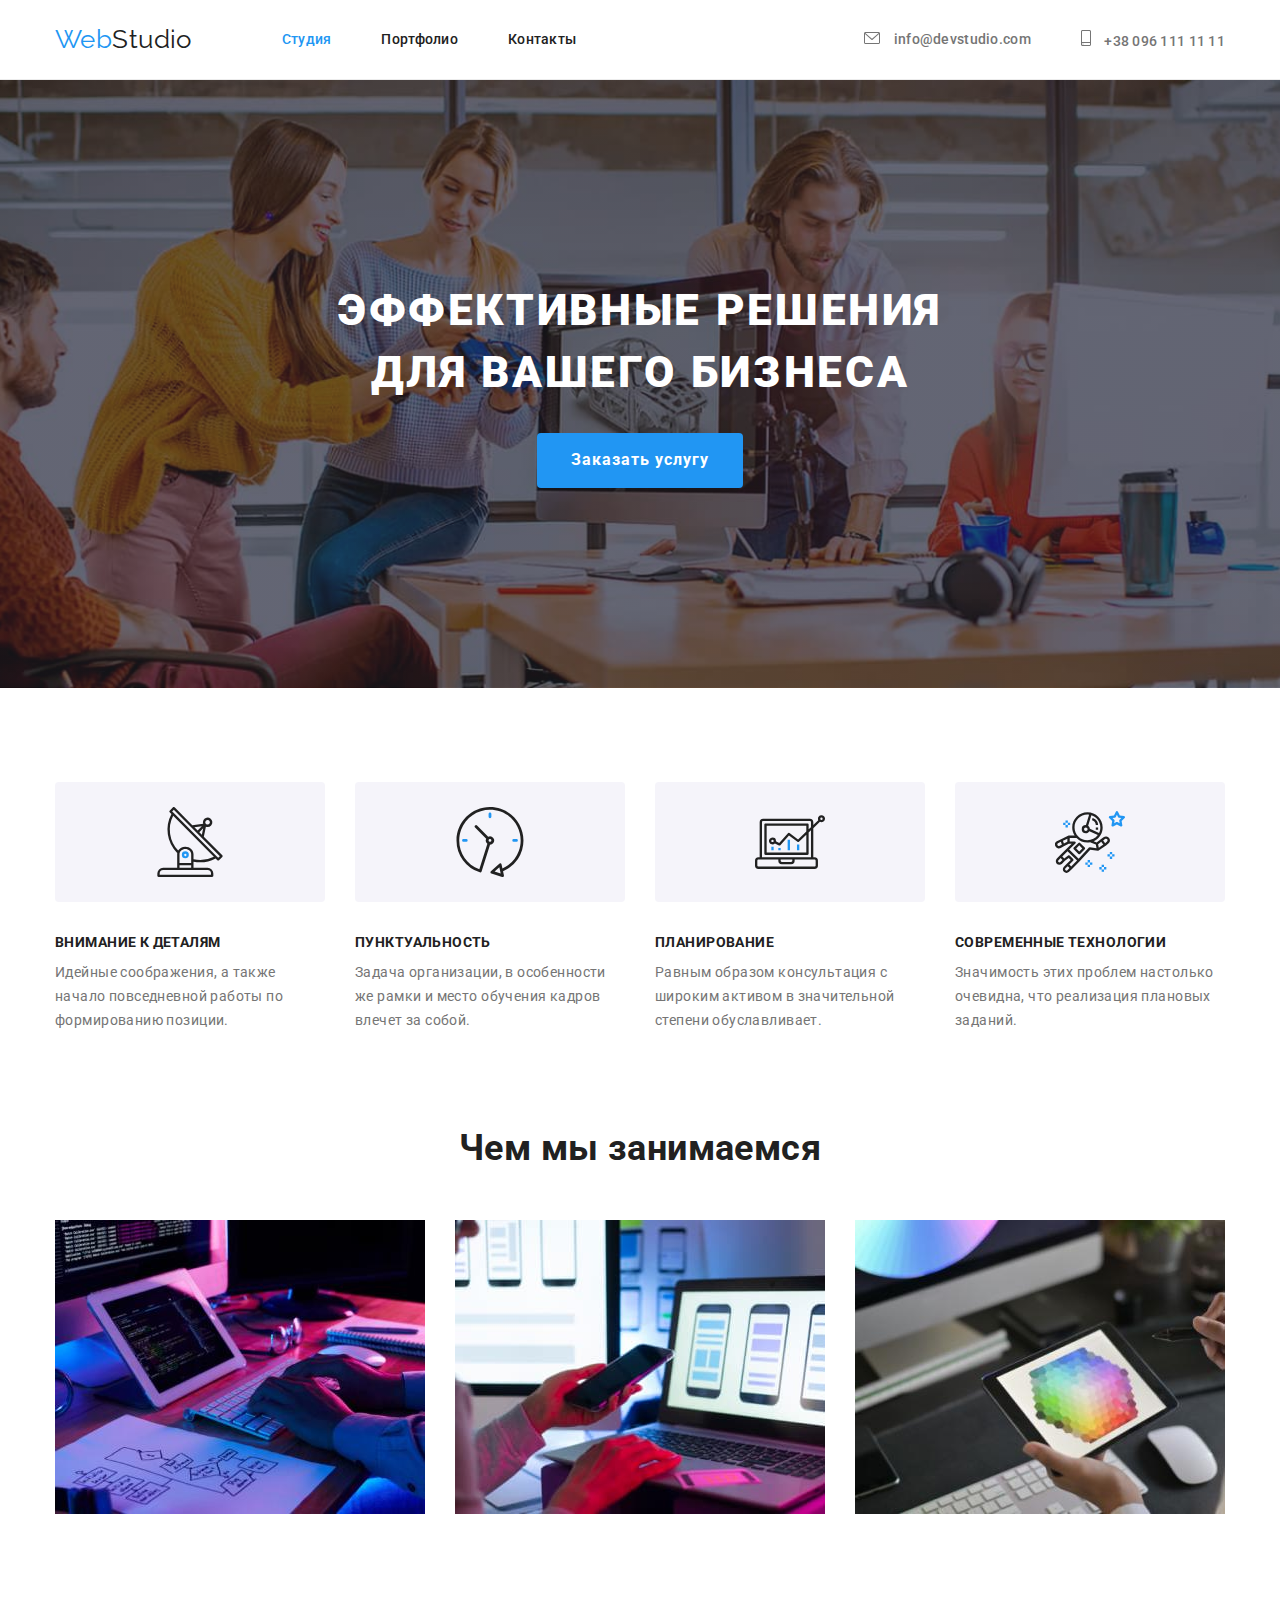
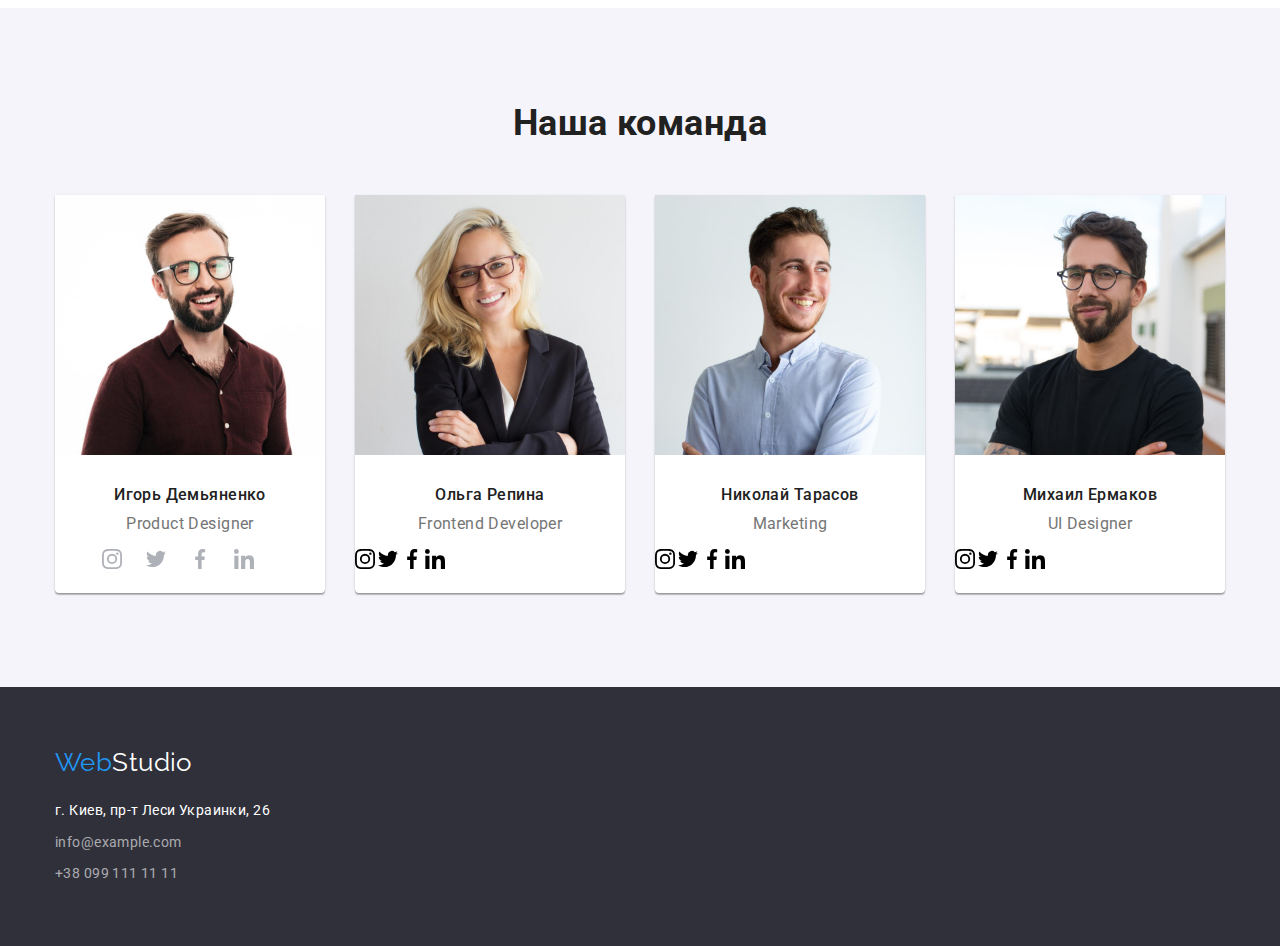
==== index.html @ 9ccea3f6 "Update index.html" ====
<!DOCTYPE html>
<html lang="ru">
  <head>
    <meta charset="UTF-8" />
    <meta http-equiv="X-UA-Compatible" content="IE=edge" />
    <meta name="viewport" content="width=device-width, initial-scale=1.0" />
    <title>Студия</title>
    <link rel="preconnect" href="https://fonts.googleapis.com" />
    <link rel="preconnect" href="https://fonts.gstatic.com" crossorigin />
    <link
      href="https://fonts.googleapis.com/css2?family=Raleway:wght@700&family=Roboto:wght@400;500;700;900&display=swap"
      rel="stylesheet"
    />
    <link
      rel="stylesheet"
      href="https://cdnjs.cloudflare.com/ajax/libs/modern-normalize/1.1.0/modern-normalize.min.css"
    />
    <link rel="stylesheet" href="./css/styles.css" />
  </head>

  <body>
    <!-- Header -->
    <header class="page-header">
      <div class="container main-container">
        <a href="./index.html" class="logo">
          <span class="accent">Web</span>Studio</a
        >

        <nav class="header-navigation">
          <ul class="site-nav list">
            <li class="header-item">
              <a href="./index.html" class="site-nav-link current">Студия</a>
            </li>
            <li class="header-item">
              <a href="./portfolio.html" class="site-nav-link">Портфолио</a>
            </li>
            <li class="header-item">
              <a href="" class="site-nav-link">Контакты</a>
            </li>
          </ul>
        </nav>

        <ul class="conection list">
          <li class="conection-item icon-envelope">
            <a href="mailto:info@devstudio.com" class="conection-link"
              >info@devstudio.com</a
            >
          </li>
          <li class="conection-item icon-tel">
            <a href="tel:+380961111111" class="conection-link"
              >+38 096 111 11 11</a
            >
          </li>
        </ul>
      </div>
    </header>

    <main>
      <!-- Hero -->
      <section class="hero">
        <div class="container">
          <h1 class="hero-title">Эффективные решения для вашего бизнеса</h1>
          <button type="button" class="hero-button">Заказать услугу</button>
        </div>
      </section>

      <!-- Peculiarities -->
      <section class="section section-peculirities">
        <h2 class="section-title visually-hidden">Особености</h2>
        <div class="container">
          <ul class="peculirities list">
            <li class="peculirities-item icon-antena">
              <h3 class="peculirities-title">Внимание к деталям</h3>
              <p class="peculirities-text">
                Идейные соображения, а также начало повседневной работы по
                формированию позиции.
              </p>
            </li>
            <li class="peculirities-item icon-clock">
              <h3 class="peculirities-title">Пунктуальность</h3>
              <p class="peculirities-text">
                Задача организации, в особенности же рамки и место обучения
                кадров влечет за собой.
              </p>
            </li>
            <li class="peculirities-item icon-diagram">
              <h3 class="peculirities-title">Планирование</h3>
              <p class="peculirities-text">
                Равным образом консультация с широким активом в значительной
                степени обуславливает.
              </p>
            </li>
            <li class="peculirities-item icon-astronaut">
              <h3 class="peculirities-title">Современные технологии</h3>
              <p class="peculirities-text">
                Значимость этих проблем настолько очевидна, что реализация
                плановых заданий.
              </p>
            </li>
          </ul>
        </div>
      </section>

      <!-- Occupation -->
      <section class="section occupation-section">
        <h2 class="section-title occupation-title">Чем мы занимаемся</h2>

        <div class="container">
          <ul class="occupation list">
            <li class="occupation-item">
              <img
                src="./images/img.jpg"
                alt="Програмирование"
                width="370"
                height="294"
              />
            </li>

            <li class="occupation-item">
              <img
                src="./images/phone.jpg"
                alt="Мобильний дизайн"
                width="370"
                height="294"
              />
            </li>

            <li class="occupation-item">
              <img
                src="./images/color.jpg"
                alt="Графический дизайн"
                width="370"
                height="294"
              />
            </li>
          </ul>
        </div>
      </section>

      <!-- Team -->
      <section class="section section-team">
        <h2 class="section-title main-team-title">Наша команда</h2>

        <div class="container">
          <ul class="team list">
            <li class="team-item">
              <img
                src="./images/designer.jpg"
                alt="Мужчина в очках и тёмной рубашке"
                width="270"
                height="260"
              />
              <h3 class="team-title">Игорь Демьяненко</h3>
              <p class="profession-text">Product Designer</p>

              <ul class="icon-list list">
                <li>
                  <a href="" class="team-icon-link">
                    <svg class="icon-link">
                      <use href="./images/symbol-defs.svg#icon-instagram"></use>
                    </svg>
                  </a>
                </li>
                <li>
                  <a href="" class="team-icon-link">
                    <svg class="icon-link">
                      <use href="./images/symbol-defs.svg#icon-twitter"></use>
                    </svg>
                  </a>
                </li>
                <li>
                  <a href="" class="team-icon-link">
                    <svg class="icon-link">
                      <use href="./images/symbol-defs.svg#icon-facebook"></use>
                    </svg>
                  </a>
                </li>
                <li>
                  <a href="" class="team-icon-link">
                    <svg class="icon-link">
                      <use href="./images/symbol-defs.svg#icon-linkedin"></use>
                    </svg>
                  </a>
                </li>
              </ul>
            </li>
            <li class="team-item">
              <img
                src="./images/developer.jpg"
                alt="Девушка в очках"
                width="270"
                height="260"
              />
              <h3 class="team-title">Ольга Репина</h3>
              <p class="profession-text">Frontend Developer</p>
              <a href="">
                <svg class="icon-link">
                  <use href="./images/symbol-defs.svg#icon-instagram"></use>
                </svg>
              </a>
              <a href="">
                <svg class="icon-link">
                  <use href="./images/symbol-defs.svg#icon-twitter"></use>
                </svg>
              </a>
              <a href="">
                <svg class="icon-link">
                  <use href="./images/symbol-defs.svg#icon-facebook"></use>
                </svg>
              </a>
              <a href="">
                <svg class="icon-link">
                  <use href="./images/symbol-defs.svg#icon-linkedin"></use>
                </svg>
              </a>
            </li>
            <li class="team-item">
              <img
                src="./images/marketing.jpg"
                alt="Радостный мужчина в голубой рубашке"
                width="270"
                height="260"
              />
              <h3 class="team-title">Николай Тарасов</h3>
              <p class="profession-text">Marketing</p>
              <a href="">
                <svg class="icon-link">
                  <use href="./images/symbol-defs.svg#icon-instagram"></use>
                </svg>
              </a>
              <a href="">
                <svg class="icon-link">
                  <use href="./images/symbol-defs.svg#icon-twitter"></use>
                </svg>
              </a>
              <a href="">
                <svg class="icon-link">
                  <use href="./images/symbol-defs.svg#icon-facebook"></use>
                </svg>
              </a>
              <a href="">
                <svg class="icon-link">
                  <use href="./images/symbol-defs.svg#icon-linkedin"></use>
                </svg>
              </a>
            </li>
            <li class="team-item">
              <img
                src="./images/ui.jpg"
                alt="Мужчина в очках и темной футболке"
                width="270"
                height="260"
              />
              <h3 class="team-title">Михаил Ермаков</h3>
              <p class="profession-text">UI Designer</p>
              <a href="">
                <svg class="icon-link">
                  <use href="./images/symbol-defs.svg#icon-instagram"></use>
                </svg>
              </a>
              <a href="">
                <svg class="icon-link">
                  <use href="./images/symbol-defs.svg#icon-twitter"></use>
                </svg>
              </a>
              <a href="">
                <svg class="icon-link">
                  <use href="./images/symbol-defs.svg#icon-facebook"></use>
                </svg>
              </a>
              <a href="">
                <svg class="icon-link">
                  <use href="./images/symbol-defs.svg#icon-linkedin"></use>
                </svg>
              </a>
            </li>
          </ul>
        </div>
      </section>
    </main>
    <!-- Footer -->
    <footer class="page-footer">
      <div class="container">
        <a href="./index.html" class="logo">
          <span class="accent">Web</span>Studio</a
        >
        <address>
          <ul class="footer list">
            <li class="contact-item">
              <a href="" class="address-link">
                г. Киев, пр-т Леси Украинки, 26</a
              >
            </li>
            <li class="contact-item">
              <a href="mailto:info@example.com" class="contact-link"
                >info@example.com</a
              >
            </li>
            <li class="contact-item">
              <a href="tel:+380991111111" class="contact-link"
                >+38 099 111 11 11</a
              >
            </li>
          </ul>
        </address>
      </div>
    </footer>
  </body>
</html>
---- css/styles.css ----
:root{
    --accent-color: #2196F3;
    --title-color:#212121;
    --text-color:#757575;
    --footer-text-color: rgba(255, 255, 255, 0.6);

}

body{
    background-color: #ffffff;
    font-family:'Roboto',sans-serif;
    font-size: 14px;
    letter-spacing: 0.03em;
}


.list{
    list-style:none;
}

.accent{
    color: var(--accent-color);
}

.current{
    color:var(--accent-color) ;
}

a{
    text-decoration: none;
}


ul,
p,
h1,
h2,
h3,
h4,
h5,
h6{
    margin: 0;
    padding: 0;
}

img{
    display: block;
}

.section-title {
    margin: 0;
    padding: 0;

    font-weight: 700;
    font-size: 36px;
    line-height: 1.2;
    text-align: center;

    color: var(--title-color);
}

.container{
    /* width: 1200px; */
    margin: 0 auto;
    
    max-width: 1200px;
    padding-left: 15px;
    padding-right: 15px;
    
}


.visually-hidden {
    position: absolute;
    width: 1px;
    height:-1px;
    margin: -1px;
    padding: 0;
    overflow: hidden;
    border: 0;
    clip: rect(0 0 0 0);
}

/* Header */

.page-header{
    border-bottom: #ECECEC solid 1px ;
}

/* .page-header{
    background-color: aqua;
} */

.main-container{
    display: flex;
    align-items: center;
 
}

.logo{
    margin-right: 90px;
    padding: 24px 0;

    color: #212121;
    font-family: 'Raleway',sans-serif;
    font-size: 26px;
    line-height: 1.2;
}

.logo:hover,
.logo:focus{
    color: var(--accent-color);
}




.site-nav{
    /* padding: 32px 0; */

    display: flex;
}

.site-nav > .header-item + .header-item{
    margin-left: 50px;
}



.site-nav-link{
    padding: 32px 0;

    font-weight: 500;
    line-height: 1.14;
    letter-spacing: 0.02em;
    color: var(--title-color);
}

.site-nav a.current{
    color: var(--accent-color);
}


.site-nav-link:hover,
.site-nav-link:focus,
.conection-link:hover,
.conection-link:focus{
    color:var(--accent-color);
}


.conection{
    margin-left: auto;
    /* padding: 32px 0; */
    display:flex;
    align-items: center;

}

.conection > .conection-item + .conection-item{
    margin-left: 50px;

}

.conection-link{
    padding: 32px 0;
}

.conection-item::before{
    content:"";

    background-repeat: no-repeat;
    
    display: inline-block;
    margin-right: 10px;

}

.icon-envelope::before{
    width: 16px;
    height: 12px;
    background-image: url('../images/envelope.svg');
}

.icon-tel::before{
    width: 10px;
    height: 16px;
    background-image: url("../images/smartphone.svg");
}

.conection-link{
    padding: 32px 0;

    font-family: inherit;
    font-weight: 500;
    line-height: 1.14;
    letter-spacing: 0.02em;
    color: #757575;
}


/* Hero */

.hero{
    padding: 200px 0;
    max-width: 1600px;


    background-color: #2F303A;
    background-image:linear-gradient(
    to right,
    rgba(47, 48, 58, 0.4),
    rgba(47, 48, 58, 0.4)), 
    url(../images/background.jpg);

    background-size: cover;
    background-position: center;
}

.hero-title{
    max-width: 696px;
    margin-left: auto;
    margin-right: auto;
    margin-bottom: 30px;

    font-weight: 900;
    font-size: 44px;
    line-height: 1.4;
    letter-spacing: 0.06em;

    text-align: center;
    text-transform: uppercase;
    color: #ffffff;
}

.hero-button{
    font-family: inherit;
    font-weight: 700;
    font-size: 16px;
    line-height: 1.9;
    letter-spacing: 0.06em;
    cursor: pointer;

    color: #ffffff;
    background-color: var(--accent-color);

    display: block;
    padding: 10px 32px;
    min-width: 200px;
    border-radius: 4px;
    border-color: transparent;

    margin: 0 auto;
}


/* Peculirities */

.section-peculirities{
    padding: 94px 0;
    /* background-color:teal; */
}

.peculirities{
    display: flex;

    flex-wrap: wrap;

    justify-content: space-between;
}





.peculirities-item{
    /* max-width: 270px; */
    flex-basis: calc((100% - 90px) / 4);
}

.peculirities-item::before{
    content: "";
    background-color: #F5F4FA;
    background-repeat: no-repeat;
    background-position: center;

    width: 270px;
    height: 120px;
    display: inline-block;
    border-radius: 4px;
    margin-bottom: 30px;

}

.icon-antena::before{
    background-image: url(../images/antenna.svg);
}

.icon-clock::before{
 background-image: url(../images/clock.svg);

}

.icon-diagram::before{
    background-image: url(../images/diagram.svg);
}

.icon-astronaut::before{
    background-image: url(../images/astronaut.svg);
}

.peculirities-title{
    margin-bottom: 10px;

    font-size: 14px;
    font-weight: 700;
    line-height: 1.14;
    text-transform: uppercase;

    color: var(--title-color);
}

.peculirities-text{
    line-height:1.71;

    color: var(--text-color);
    
}

/* .section .peculirities-item + .peculirities-item{
    padding-left: 30px;
} */




/* Exampelse */

.occupation-section{
    padding-bottom: 94px;
    
}

.occupation-title{
    margin-bottom: 50px;
}

.occupation{
    display:flex;
}

.section .occupation-item + .occupation-item{
 margin-left: 30px;
}

/* Team */

.section-team{
    padding-top: 94px;
    padding-bottom: 94px;
    
    background-color: #F5F4FA;
}

.team{
    display: flex;
    
}

.section-team .team-item + .team-item{
    margin-left: 30px;
}

.main-team-title{
    margin-bottom: 50px;
}

.team-item{
    background-color: #fff;

    box-shadow: 0px 1px 3px rgba(0, 0, 0, 0.12), 0px 1px 1px rgba(0, 0, 0, 0.14), 0px 2px 1px rgba(0, 0, 0, 0.2);
    border-radius: 0px 0px 4px 4px;
}


.team-title{
    margin-top: 30px;
    margin-bottom: 10px;
    text-align: center;

    font-weight: 500;
    font-size: 16px;
    line-height:1.2;

    color: var(--title-color);
}

.profession-text{
    /* padding-bottom: 30px; */
    margin-bottom: 16px;
    text-align: center;

    font-size: 16px;
    line-height: 1.2;

    color: var(--text-color);
}

.icon-list{
    display: flex;
    justify-content: center;
}

.team-icon-link{
    fill:#AFB1B8;
    background-color: #fff;
    border-radius: 50%;
    
   
    display: inline-block;

    width: 44px;
    height: 44px;
   
}

.team-icon-link:hover{
    fill: #ffffff;
    background-color: var(--accent-color) ;
}

.icon-link{
    width: 20px;
    height: 20px;
}

/* Footer */
address{
    font-style: inherit;
}

.page-footer{
    padding: 60px 0;

    background-color: #2F303A;
}

.page-footer  .logo{
    margin-right: 0;
    padding: 0;

    display: block;
    margin-bottom: 20px;
    color: #ffffff;
}

.page-footer .logo:hover,
.page-footer .logo:focus{
    color: var(--accent-color);
}

.contact-item{
    
    line-height: 1.71;
}

.contact-item:not(:last-child){
    margin-bottom: 8px;
}

.address-link{
    color: #ffffff;
}

.contact-link{
    color: var(--footer-text-color);
}

  /*             Portfolio              */

.section-exampeles{
    padding-top: 94px;
    padding-bottom: 94px;
    /* background: grey; */
}

/* .section-exampeles > .container{
    outline:black solid 2px;
} */


.filters-list{
    margin-bottom: 50px;

    display: flex;
    justify-content: center;

    /* outline: magenta solid 2px; */

}

.filters-item:not(:first-child){
   margin-left: 8px;
}

.btn{
    padding: 6px 22px;
    /* margin-bottom: 50px; */

    min-width: 73px;
    font-family:inherit;
    font-weight: 500;
    font-size: 16px;
    line-height:1.62;

    cursor: pointer;

    letter-spacing: inherit;

    display: block;
    border-radius: 4px;
    border-color: transparent;
    color: #212121;
    background-color:#F5F4FA;;
}   

.btn:hover,
.btn:focus{
    color: #ffffff;
    background-color: var(--accent-color);
}

.project-list{
    margin-left: -30px;
    margin-bottom: -30px;

    display: flex;
    flex-wrap: wrap;

    /* outline:teal solid 2px; */
}

.project-item{
    flex-basis: calc(100% / 3 - 60px);

    margin-left: 30px;
    margin-bottom: 30px;
}

.card-content{
    padding: 24px 20px;
}

.title-project{
    margin-bottom: 4px;

    font-weight: 700;
    font-size: 18px;
    line-height: 2.0;
    letter-spacing: 0.06em;

    color: var(--title-color);
}

.text-project{
    font-size: 16px;
    line-height: 1.88;

    color: var(--text-color);
}
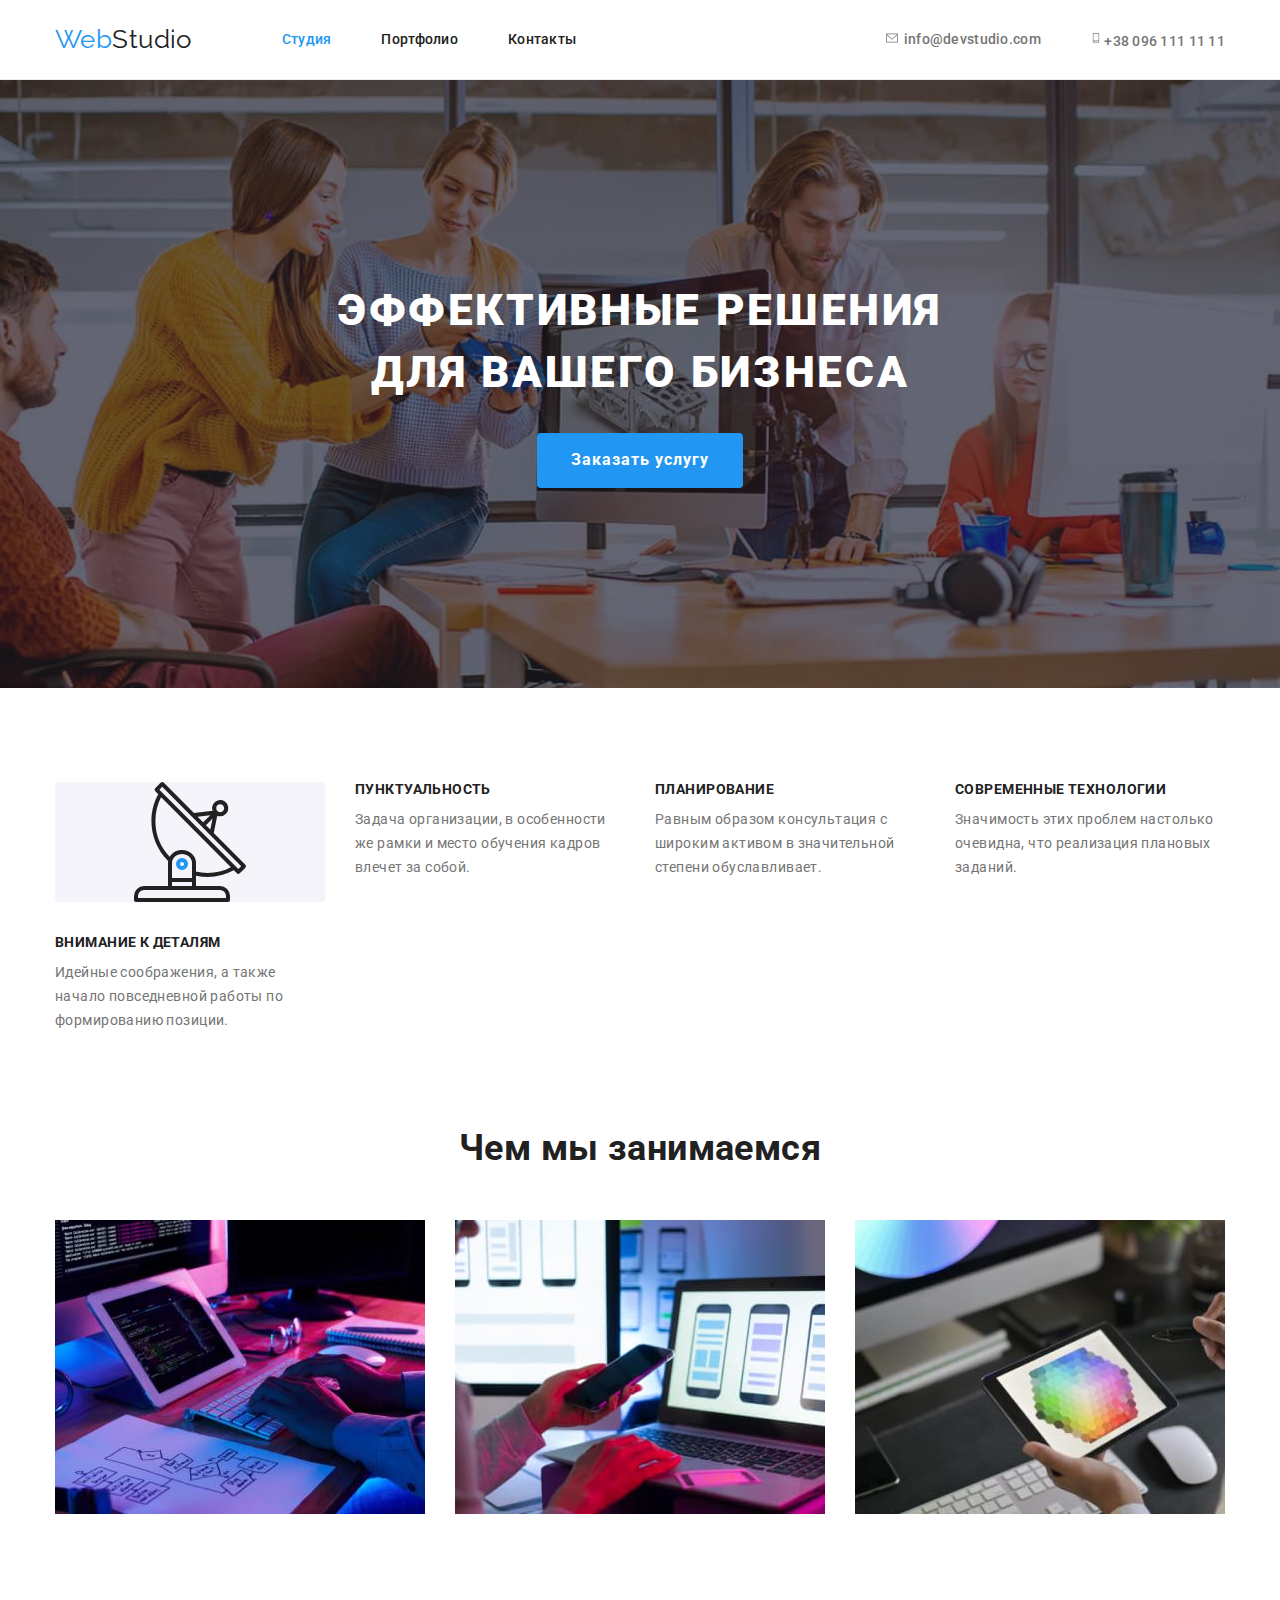
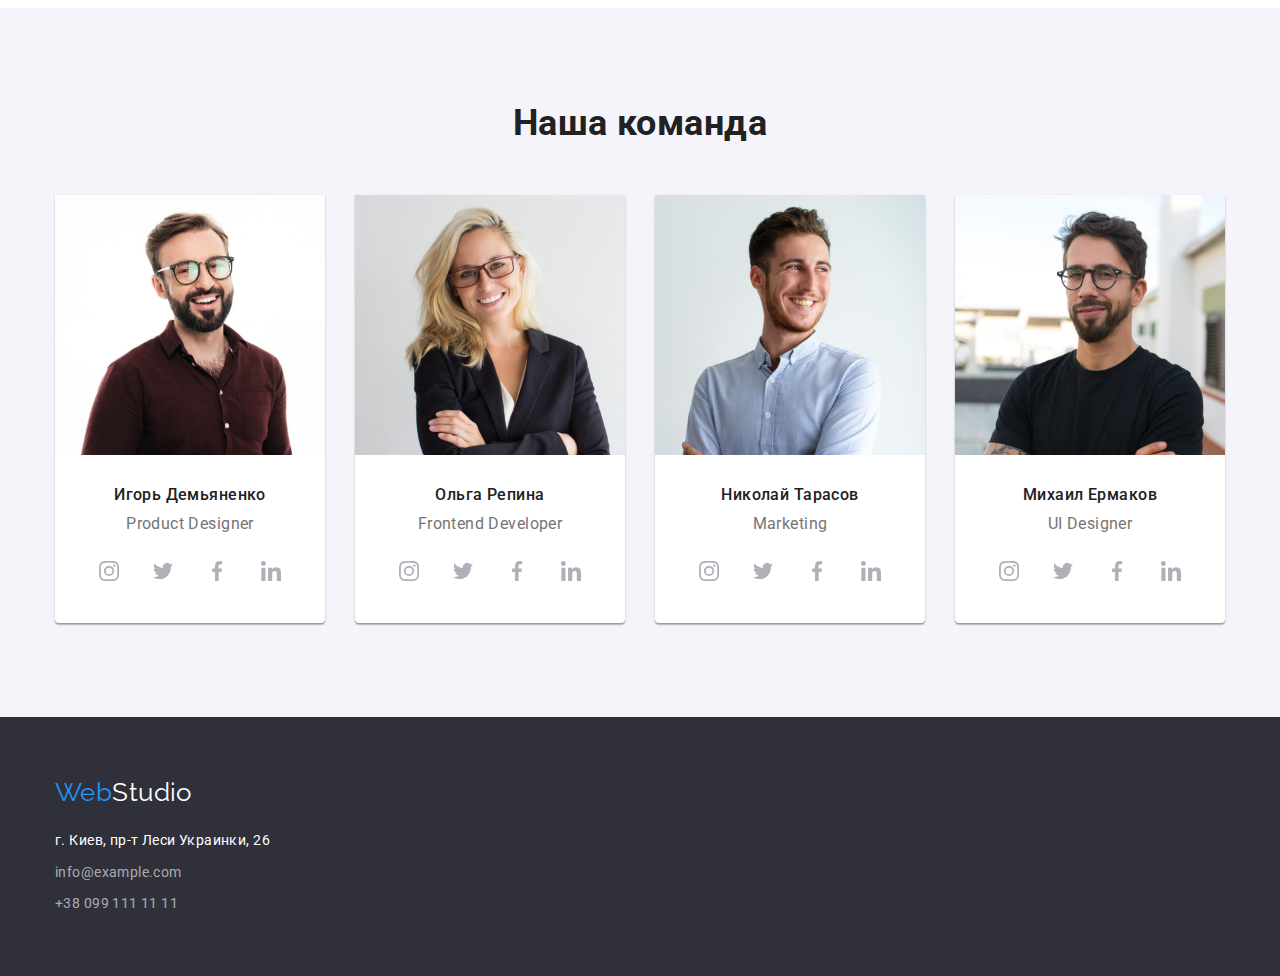
==== commit 0ea41b9e: "Update index.html" ====
--- a/index.html
+++ b/index.html
@@ -41,12 +41,18 @@
         </nav>
 
         <ul class="conection list">
-          <li class="conection-item icon-envelope">
+          <li class="conection-item">
+            <svg class="icon-envelope" width="16" height="12">
+              <use href="./images/symbol-defs.svg#icon-envelope"></use>
+            </svg>
             <a href="mailto:info@devstudio.com" class="conection-link"
               >info@devstudio.com</a
             >
           </li>
-          <li class="conection-item icon-tel">
+          <li class="conection-item">
+            <svg class="icon-tel" width="10" height="16">
+              <use href="./images/symbol-defs.svg#icon-smartphone"></use>
+            </svg>
             <a href="tel:+380961111111" class="conection-link"
               >+38 096 111 11 11</a
             >
@@ -69,28 +75,34 @@
         <h2 class="section-title visually-hidden">Особености</h2>
         <div class="container">
           <ul class="peculirities list">
-            <li class="peculirities-item icon-antena">
+            <li class="peculirities-item">
+              <svg class="peculirities-icon">
+                <use
+                  href="./images/symbol-defs.svg#icon-antenna"
+                  class="icon-before"
+                ></use>
+              </svg>
               <h3 class="peculirities-title">Внимание к деталям</h3>
               <p class="peculirities-text">
                 Идейные соображения, а также начало повседневной работы по
                 формированию позиции.
               </p>
             </li>
-            <li class="peculirities-item icon-clock">
+            <li class="peculirities-item">
               <h3 class="peculirities-title">Пунктуальность</h3>
               <p class="peculirities-text">
                 Задача организации, в особенности же рамки и место обучения
                 кадров влечет за собой.
               </p>
             </li>
-            <li class="peculirities-item icon-diagram">
+            <li class="peculirities-item">
               <h3 class="peculirities-title">Планирование</h3>
               <p class="peculirities-text">
                 Равным образом консультация с широким активом в значительной
                 степени обуславливает.
               </p>
             </li>
-            <li class="peculirities-item icon-astronaut">
+            <li class="peculirities-item">
               <h3 class="peculirities-title">Современные технологии</h3>
               <p class="peculirities-text">
                 Значимость этих проблем настолько очевидна, что реализация
@@ -154,28 +166,31 @@
               <p class="profession-text">Product Designer</p>
 
               <ul class="icon-list list">
-                <li>
+                <li class="social-item">
                   <a href="" class="team-icon-link">
                     <svg class="icon-link">
                       <use href="./images/symbol-defs.svg#icon-instagram"></use>
                     </svg>
                   </a>
                 </li>
-                <li>
+
+                <li class="social-item">
                   <a href="" class="team-icon-link">
                     <svg class="icon-link">
                       <use href="./images/symbol-defs.svg#icon-twitter"></use>
                     </svg>
                   </a>
                 </li>
-                <li>
+
+                <li class="social-item">
                   <a href="" class="team-icon-link">
                     <svg class="icon-link">
                       <use href="./images/symbol-defs.svg#icon-facebook"></use>
                     </svg>
                   </a>
                 </li>
-                <li>
+
+                <li class="social-item">
                   <a href="" class="team-icon-link">
                     <svg class="icon-link">
                       <use href="./images/symbol-defs.svg#icon-linkedin"></use>
@@ -193,26 +208,39 @@
               />
               <h3 class="team-title">Ольга Репина</h3>
               <p class="profession-text">Frontend Developer</p>
-              <a href="">
-                <svg class="icon-link">
-                  <use href="./images/symbol-defs.svg#icon-instagram"></use>
-                </svg>
-              </a>
-              <a href="">
-                <svg class="icon-link">
-                  <use href="./images/symbol-defs.svg#icon-twitter"></use>
-                </svg>
-              </a>
-              <a href="">
-                <svg class="icon-link">
-                  <use href="./images/symbol-defs.svg#icon-facebook"></use>
-                </svg>
-              </a>
-              <a href="">
-                <svg class="icon-link">
-                  <use href="./images/symbol-defs.svg#icon-linkedin"></use>
-                </svg>
-              </a>
+              <ul class="icon-list list">
+                <li class="social-item">
+                  <a href="" class="team-icon-link">
+                    <svg class="icon-link">
+                      <use href="./images/symbol-defs.svg#icon-instagram"></use>
+                    </svg>
+                  </a>
+                </li>
+
+                <li class="social-item">
+                  <a href="" class="team-icon-link">
+                    <svg class="icon-link">
+                      <use href="./images/symbol-defs.svg#icon-twitter"></use>
+                    </svg>
+                  </a>
+                </li>
+
+                <li class="social-item">
+                  <a href="" class="team-icon-link">
+                    <svg class="icon-link">
+                      <use href="./images/symbol-defs.svg#icon-facebook"></use>
+                    </svg>
+                  </a>
+                </li>
+
+                <li class="social-item">
+                  <a href="" class="team-icon-link">
+                    <svg class="icon-link">
+                      <use href="./images/symbol-defs.svg#icon-linkedin"></use>
+                    </svg>
+                  </a>
+                </li>
+              </ul>
             </li>
             <li class="team-item">
               <img
@@ -223,26 +251,39 @@
               />
               <h3 class="team-title">Николай Тарасов</h3>
               <p class="profession-text">Marketing</p>
-              <a href="">
-                <svg class="icon-link">
-                  <use href="./images/symbol-defs.svg#icon-instagram"></use>
-                </svg>
-              </a>
-              <a href="">
-                <svg class="icon-link">
-                  <use href="./images/symbol-defs.svg#icon-twitter"></use>
-                </svg>
-              </a>
-              <a href="">
-                <svg class="icon-link">
-                  <use href="./images/symbol-defs.svg#icon-facebook"></use>
-                </svg>
-              </a>
-              <a href="">
-                <svg class="icon-link">
-                  <use href="./images/symbol-defs.svg#icon-linkedin"></use>
-                </svg>
-              </a>
+              <ul class="icon-list list">
+                <li class="social-item">
+                  <a href="" class="team-icon-link">
+                    <svg class="icon-link">
+                      <use href="./images/symbol-defs.svg#icon-instagram"></use>
+                    </svg>
+                  </a>
+                </li>
+
+                <li class="social-item">
+                  <a href="" class="team-icon-link">
+                    <svg class="icon-link">
+                      <use href="./images/symbol-defs.svg#icon-twitter"></use>
+                    </svg>
+                  </a>
+                </li>
+
+                <li class="social-item">
+                  <a href="" class="team-icon-link">
+                    <svg class="icon-link">
+                      <use href="./images/symbol-defs.svg#icon-facebook"></use>
+                    </svg>
+                  </a>
+                </li>
+
+                <li class="social-item">
+                  <a href="" class="team-icon-link">
+                    <svg class="icon-link">
+                      <use href="./images/symbol-defs.svg#icon-linkedin"></use>
+                    </svg>
+                  </a>
+                </li>
+              </ul>
             </li>
             <li class="team-item">
               <img
@@ -253,26 +294,39 @@
               />
               <h3 class="team-title">Михаил Ермаков</h3>
               <p class="profession-text">UI Designer</p>
-              <a href="">
-                <svg class="icon-link">
-                  <use href="./images/symbol-defs.svg#icon-instagram"></use>
-                </svg>
-              </a>
-              <a href="">
-                <svg class="icon-link">
-                  <use href="./images/symbol-defs.svg#icon-twitter"></use>
-                </svg>
-              </a>
-              <a href="">
-                <svg class="icon-link">
-                  <use href="./images/symbol-defs.svg#icon-facebook"></use>
-                </svg>
-              </a>
-              <a href="">
-                <svg class="icon-link">
-                  <use href="./images/symbol-defs.svg#icon-linkedin"></use>
-                </svg>
-              </a>
+              <ul class="icon-list list">
+                <li class="social-item">
+                  <a href="" class="team-icon-link">
+                    <svg class="icon-link">
+                      <use href="./images/symbol-defs.svg#icon-instagram"></use>
+                    </svg>
+                  </a>
+                </li>
+
+                <li class="social-item">
+                  <a href="" class="team-icon-link">
+                    <svg class="icon-link">
+                      <use href="./images/symbol-defs.svg#icon-twitter"></use>
+                    </svg>
+                  </a>
+                </li>
+
+                <li class="social-item">
+                  <a href="" class="team-icon-link">
+                    <svg class="icon-link">
+                      <use href="./images/symbol-defs.svg#icon-facebook"></use>
+                    </svg>
+                  </a>
+                </li>
+
+                <li class="social-item">
+                  <a href="" class="team-icon-link">
+                    <svg class="icon-link">
+                      <use href="./images/symbol-defs.svg#icon-linkedin"></use>
+                    </svg>
+                  </a>
+                </li>
+              </ul>
             </li>
           </ul>
         </div>
--- a/css/styles.css
+++ b/css/styles.css
@@ -168,29 +168,17 @@
 
 .conection-link{
     padding: 32px 0;
-}
-
-.conection-item::before{
-    content:"";
-
-    background-repeat: no-repeat;
-    
-    display: inline-block;
-    margin-right: 10px;
-
-}
-
-.icon-envelope::before{
-    width: 16px;
-    height: 12px;
-    background-image: url('../images/envelope.svg');
-}
-
-.icon-tel::before{
-    width: 10px;
-    height: 16px;
-    background-image: url("../images/smartphone.svg");
-}
+   
+}
+
+ .conection-item{
+    fill: var(--text-color);
+    align-items: center;
+ }
+
+ .conection-item:hover{
+    fill: var(--accent-color);
+ }
 
 .conection-link{
     padding: 32px 0;
@@ -217,6 +205,7 @@
     rgba(47, 48, 58, 0.4)), 
     url(../images/background.jpg);
 
+    background-repeat: no-repeat;
     background-size: cover;
     background-position: center;
 }
@@ -282,8 +271,7 @@
     flex-basis: calc((100% - 90px) / 4);
 }
 
-.peculirities-item::before{
-    content: "";
+.peculirities-icon{
     background-color: #F5F4FA;
     background-repeat: no-repeat;
     background-position: center;
@@ -296,22 +284,8 @@
 
 }
 
-.icon-antena::before{
-    background-image: url(../images/antenna.svg);
-}
-
-.icon-clock::before{
- background-image: url(../images/clock.svg);
-
-}
-
-.icon-diagram::before{
-    background-image: url(../images/diagram.svg);
-}
-
-.icon-astronaut::before{
-    background-image: url(../images/astronaut.svg);
-}
+
+
 
 .peculirities-title{
     margin-bottom: 10px;
@@ -410,30 +384,53 @@
     color: var(--text-color);
 }
 
+
+/* icon */
+
 .icon-list{
     display: flex;
     justify-content: center;
-}
+
+    padding: 0 32px 30px 32px;
+}
+
+.social-item {
+    width: 44px;
+    height: 44px;
+}
+
+.social-item + .social-item {
+    margin-left: 10px;
+}
+
+
 
 .team-icon-link{
+    width: 100%;
+    height: 100%;
+
     fill:#AFB1B8;
     background-color: #fff;
+
     border-radius: 50%;
     
+
+    display: flex;
+    justify-content: center;
+    align-items: center;
    
-    display: inline-block;
-
-    width: 44px;
-    height: 44px;
-   
-}
-
-.team-icon-link:hover{
+}
+
+
+.team-icon-link:hover,
+.team-icon-link:focus{
     fill: #ffffff;
     background-color: var(--accent-color) ;
 }
 
 .icon-link{
+    /* fill: #AFB1B8; */
+
     width: 20px;
     height: 20px;
 }
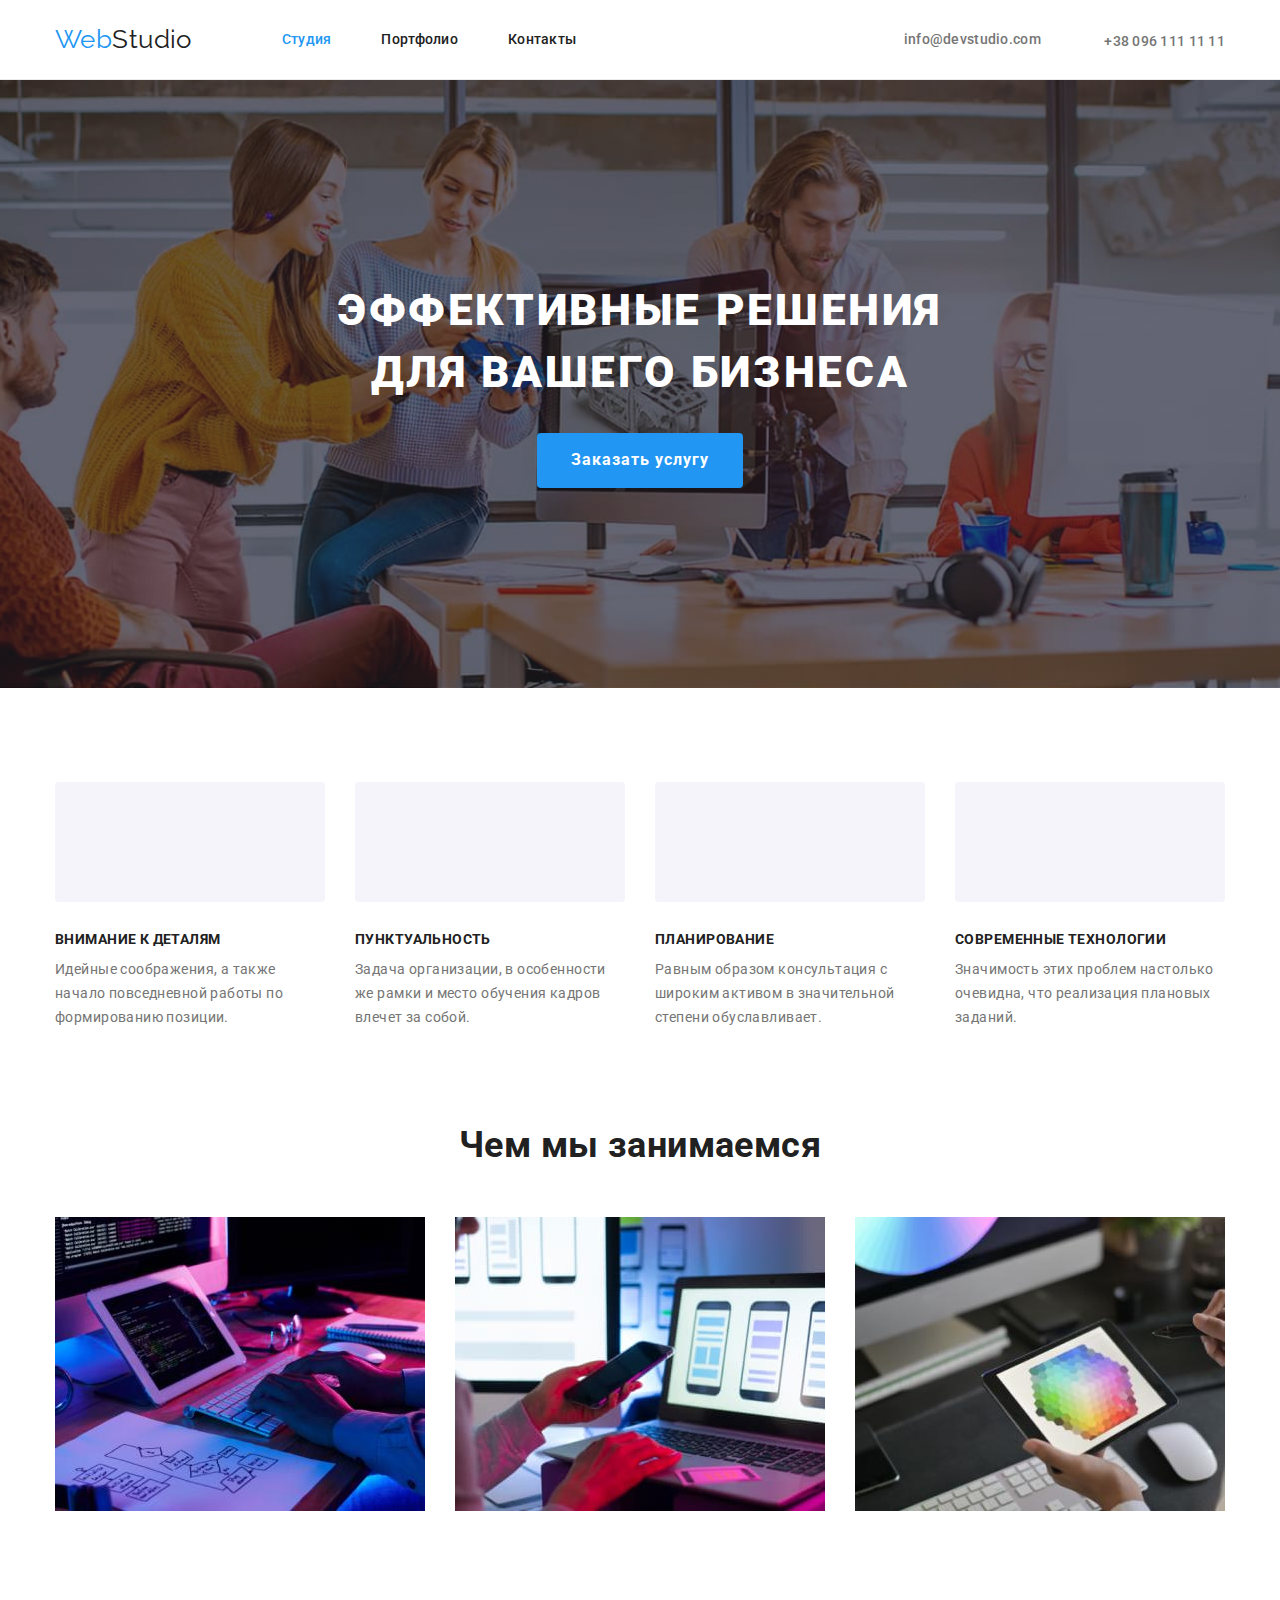
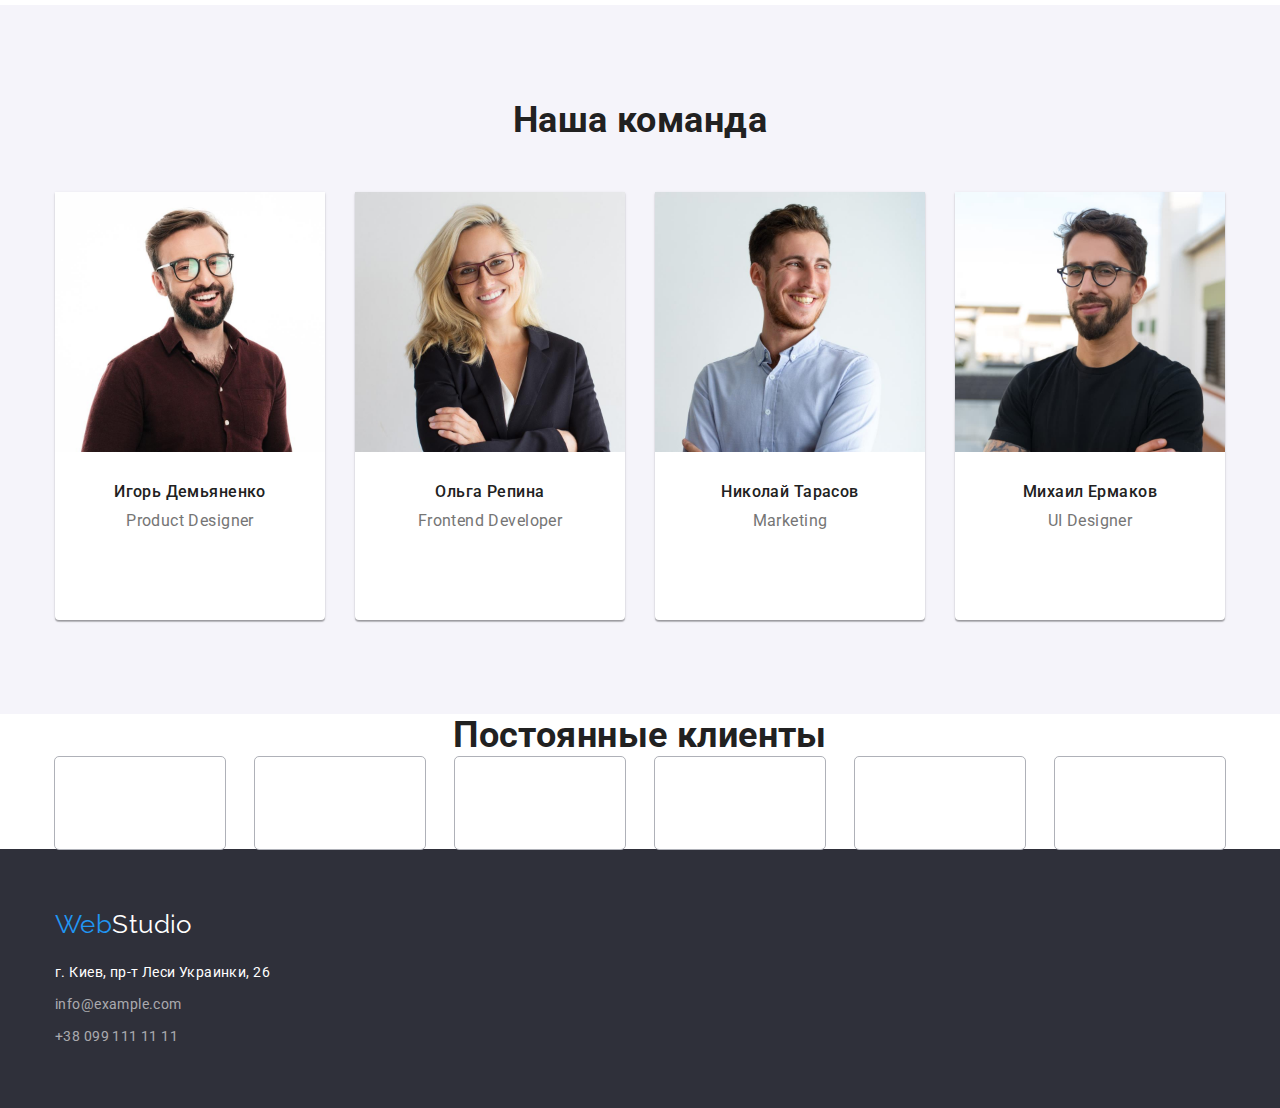
==== commit b66cb5a5: "Update index.html" ====
--- a/index.html
+++ b/index.html
@@ -43,7 +43,7 @@
         <ul class="conection list">
           <li class="conection-item">
             <svg class="icon-envelope" width="16" height="12">
-              <use href="./images/symbol-defs.svg#icon-envelope"></use>
+              <use href="./images/icons.svg#icon-envelope"></use>
             </svg>
             <a href="mailto:info@devstudio.com" class="conection-link"
               >info@devstudio.com</a
@@ -51,7 +51,7 @@
           </li>
           <li class="conection-item">
             <svg class="icon-tel" width="10" height="16">
-              <use href="./images/symbol-defs.svg#icon-smartphone"></use>
+              <use href="./images/icons.svg#icon-smartphone"></use>
             </svg>
             <a href="tel:+380961111111" class="conection-link"
               >+38 096 111 11 11</a
@@ -76,12 +76,11 @@
         <div class="container">
           <ul class="peculirities list">
             <li class="peculirities-item">
-              <svg class="peculirities-icon">
-                <use
-                  href="./images/symbol-defs.svg#icon-antenna"
-                  class="icon-before"
-                ></use>
-              </svg>
+              <div class="icon-container">
+                <svg class="peculirities-icon">
+                  <use href="./images/icons.svg#icon-antenna"></use>
+                </svg>
+              </div>
               <h3 class="peculirities-title">Внимание к деталям</h3>
               <p class="peculirities-text">
                 Идейные соображения, а также начало повседневной работы по
@@ -89,6 +88,11 @@
               </p>
             </li>
             <li class="peculirities-item">
+              <div class="icon-container">
+                <svg class="peculirities-icon">
+                  <use href="./images/icons.svg#icon-clock"></use>
+                </svg>
+              </div>
               <h3 class="peculirities-title">Пунктуальность</h3>
               <p class="peculirities-text">
                 Задача организации, в особенности же рамки и место обучения
@@ -96,6 +100,11 @@
               </p>
             </li>
             <li class="peculirities-item">
+              <div class="icon-container">
+                <svg class="peculirities-icon">
+                  <use href="./images/icons.svg#icon-diagram"></use>
+                </svg>
+              </div>
               <h3 class="peculirities-title">Планирование</h3>
               <p class="peculirities-text">
                 Равным образом консультация с широким активом в значительной
@@ -103,6 +112,11 @@
               </p>
             </li>
             <li class="peculirities-item">
+              <div class="icon-container">
+                <svg class="peculirities-icon">
+                  <use href="./images/icons.svg#icon-astronaut"></use>
+                </svg>
+              </div>
               <h3 class="peculirities-title">Современные технологии</h3>
               <p class="peculirities-text">
                 Значимость этих проблем настолько очевидна, что реализация
@@ -165,39 +179,41 @@
               <h3 class="team-title">Игорь Демьяненко</h3>
               <p class="profession-text">Product Designer</p>
 
-              <ul class="icon-list list">
-                <li class="social-item">
-                  <a href="" class="team-icon-link">
-                    <svg class="icon-link">
-                      <use href="./images/symbol-defs.svg#icon-instagram"></use>
-                    </svg>
-                  </a>
-                </li>
-
-                <li class="social-item">
-                  <a href="" class="team-icon-link">
-                    <svg class="icon-link">
-                      <use href="./images/symbol-defs.svg#icon-twitter"></use>
-                    </svg>
-                  </a>
-                </li>
-
-                <li class="social-item">
-                  <a href="" class="team-icon-link">
-                    <svg class="icon-link">
-                      <use href="./images/symbol-defs.svg#icon-facebook"></use>
-                    </svg>
-                  </a>
-                </li>
-
-                <li class="social-item">
-                  <a href="" class="team-icon-link">
-                    <svg class="icon-link">
-                      <use href="./images/symbol-defs.svg#icon-linkedin"></use>
-                    </svg>
-                  </a>
-                </li>
-              </ul>
+              <div class="team-icon-container">
+                <ul class="icon-list list">
+                  <li class="social-item">
+                    <a href="" class="team-icon-link">
+                      <svg class="icon-link">
+                        <use href="./images/icons.svg#icon-instagram"></use>
+                      </svg>
+                    </a>
+                  </li>
+
+                  <li class="social-item">
+                    <a href="" class="team-icon-link">
+                      <svg class="icon-link">
+                        <use href="./images/icons.svg#icon-twitter"></use>
+                      </svg>
+                    </a>
+                  </li>
+
+                  <li class="social-item">
+                    <a href="" class="team-icon-link">
+                      <svg class="icon-link">
+                        <use href="./images/icons.svg#icon-facebook"></use>
+                      </svg>
+                    </a>
+                  </li>
+
+                  <li class="social-item">
+                    <a href="" class="team-icon-link">
+                      <svg class="icon-link">
+                        <use href="./images/icons.svg#icon-linkedin"></use>
+                      </svg>
+                    </a>
+                  </li>
+                </ul>
+              </div>
             </li>
             <li class="team-item">
               <img
@@ -208,39 +224,41 @@
               />
               <h3 class="team-title">Ольга Репина</h3>
               <p class="profession-text">Frontend Developer</p>
-              <ul class="icon-list list">
-                <li class="social-item">
-                  <a href="" class="team-icon-link">
-                    <svg class="icon-link">
-                      <use href="./images/symbol-defs.svg#icon-instagram"></use>
-                    </svg>
-                  </a>
-                </li>
-
-                <li class="social-item">
-                  <a href="" class="team-icon-link">
-                    <svg class="icon-link">
-                      <use href="./images/symbol-defs.svg#icon-twitter"></use>
-                    </svg>
-                  </a>
-                </li>
-
-                <li class="social-item">
-                  <a href="" class="team-icon-link">
-                    <svg class="icon-link">
-                      <use href="./images/symbol-defs.svg#icon-facebook"></use>
-                    </svg>
-                  </a>
-                </li>
-
-                <li class="social-item">
-                  <a href="" class="team-icon-link">
-                    <svg class="icon-link">
-                      <use href="./images/symbol-defs.svg#icon-linkedin"></use>
-                    </svg>
-                  </a>
-                </li>
-              </ul>
+              <div class="team-icon-container">
+                <ul class="icon-list list">
+                  <li class="social-item">
+                    <a href="" class="team-icon-link">
+                      <svg class="icon-link">
+                        <use href="./images/icons.svg#icon-instagram"></use>
+                      </svg>
+                    </a>
+                  </li>
+
+                  <li class="social-item">
+                    <a href="" class="team-icon-link">
+                      <svg class="icon-link">
+                        <use href="./images/icons.svg#icon-twitter"></use>
+                      </svg>
+                    </a>
+                  </li>
+
+                  <li class="social-item">
+                    <a href="" class="team-icon-link">
+                      <svg class="icon-link">
+                        <use href="./images/icons.svg#icon-facebook"></use>
+                      </svg>
+                    </a>
+                  </li>
+
+                  <li class="social-item">
+                    <a href="" class="team-icon-link">
+                      <svg class="icon-link">
+                        <use href="./images/icons.svg#icon-linkedin"></use>
+                      </svg>
+                    </a>
+                  </li>
+                </ul>
+              </div>
             </li>
             <li class="team-item">
               <img
@@ -251,39 +269,41 @@
               />
               <h3 class="team-title">Николай Тарасов</h3>
               <p class="profession-text">Marketing</p>
-              <ul class="icon-list list">
-                <li class="social-item">
-                  <a href="" class="team-icon-link">
-                    <svg class="icon-link">
-                      <use href="./images/symbol-defs.svg#icon-instagram"></use>
-                    </svg>
-                  </a>
-                </li>
-
-                <li class="social-item">
-                  <a href="" class="team-icon-link">
-                    <svg class="icon-link">
-                      <use href="./images/symbol-defs.svg#icon-twitter"></use>
-                    </svg>
-                  </a>
-                </li>
-
-                <li class="social-item">
-                  <a href="" class="team-icon-link">
-                    <svg class="icon-link">
-                      <use href="./images/symbol-defs.svg#icon-facebook"></use>
-                    </svg>
-                  </a>
-                </li>
-
-                <li class="social-item">
-                  <a href="" class="team-icon-link">
-                    <svg class="icon-link">
-                      <use href="./images/symbol-defs.svg#icon-linkedin"></use>
-                    </svg>
-                  </a>
-                </li>
-              </ul>
+              <div class="team-icon-container">
+                <ul class="icon-list list">
+                  <li class="social-item">
+                    <a href="" class="team-icon-link">
+                      <svg class="icon-link">
+                        <use href="./images/icons.svg#icon-instagram"></use>
+                      </svg>
+                    </a>
+                  </li>
+
+                  <li class="social-item">
+                    <a href="" class="team-icon-link">
+                      <svg class="icon-link">
+                        <use href="./images/icons.svg#icon-twitter"></use>
+                      </svg>
+                    </a>
+                  </li>
+
+                  <li class="social-item">
+                    <a href="" class="team-icon-link">
+                      <svg class="icon-link">
+                        <use href="./images/icons.svg#icon-facebook"></use>
+                      </svg>
+                    </a>
+                  </li>
+
+                  <li class="social-item">
+                    <a href="" class="team-icon-link">
+                      <svg class="icon-link">
+                        <use href="./images/icons.svg#icon-linkedin"></use>
+                      </svg>
+                    </a>
+                  </li>
+                </ul>
+              </div>
             </li>
             <li class="team-item">
               <img
@@ -294,39 +314,92 @@
               />
               <h3 class="team-title">Михаил Ермаков</h3>
               <p class="profession-text">UI Designer</p>
-              <ul class="icon-list list">
-                <li class="social-item">
-                  <a href="" class="team-icon-link">
-                    <svg class="icon-link">
-                      <use href="./images/symbol-defs.svg#icon-instagram"></use>
-                    </svg>
-                  </a>
-                </li>
-
-                <li class="social-item">
-                  <a href="" class="team-icon-link">
-                    <svg class="icon-link">
-                      <use href="./images/symbol-defs.svg#icon-twitter"></use>
-                    </svg>
-                  </a>
-                </li>
-
-                <li class="social-item">
-                  <a href="" class="team-icon-link">
-                    <svg class="icon-link">
-                      <use href="./images/symbol-defs.svg#icon-facebook"></use>
-                    </svg>
-                  </a>
-                </li>
-
-                <li class="social-item">
-                  <a href="" class="team-icon-link">
-                    <svg class="icon-link">
-                      <use href="./images/symbol-defs.svg#icon-linkedin"></use>
-                    </svg>
-                  </a>
-                </li>
-              </ul>
+              <div class="team-icon-container">
+                <ul class="icon-list list">
+                  <li class="social-item">
+                    <a href="" class="team-icon-link">
+                      <svg class="icon-link">
+                        <use href="./images/icons.svg#icon-instagram"></use>
+                      </svg>
+                    </a>
+                  </li>
+
+                  <li class="social-item">
+                    <a href="" class="team-icon-link">
+                      <svg class="icon-link">
+                        <use href="./images/icons.svg#icon-twitter"></use>
+                      </svg>
+                    </a>
+                  </li>
+
+                  <li class="social-item">
+                    <a href="" class="team-icon-link">
+                      <svg class="icon-link">
+                        <use href="./images/icons.svg#icon-facebook"></use>
+                      </svg>
+                    </a>
+                  </li>
+
+                  <li class="social-item">
+                    <a href="" class="team-icon-link">
+                      <svg class="icon-link">
+                        <use href="./images/icons.svg#icon-linkedin"></use>
+                      </svg>
+                    </a>
+                  </li>
+                </ul>
+              </div>
+            </li>
+          </ul>
+        </div>
+      </section>
+
+      <!-- Client -->
+      <section class="client">
+        <h2 class="section-title">Постоянные клиенты</h2>
+        <div class="container">
+          <ul class="client-list list">
+            <li class="client-item">
+              <a href="" class="client-link link">
+                <svg class="icon-client">
+                  <use href="./images/second-icons.svg#icon-yaandco"></use>
+                </svg>
+              </a>
+            </li>
+            <li class="client-item">
+              <a href="" class="client-link link">
+                <svg class="icon-client">
+                  <use href="./images/second-icons.svg#icon-tagline"></use>
+                </svg>
+              </a>
+            </li>
+            <li class="client-item">
+              <a href="" class="client-link link">
+                <svg class="icon-client">
+                  <use href="./images/second-icons.svg#icon-company"></use>
+                </svg>
+              </a>
+            </li>
+            <li class="client-item">
+              <a href="" class="client-link link">
+                <svg class="icon-client">
+                  <use href="./images/second-icons.svg#icon-foster"></use>
+                </svg>
+              </a>
+            </li>
+            <li class="client-item">
+              <a href="" class="client-link link">
+                <svg class="icon-client">
+                  <use href="./images/second-icons.svg#icon-brand"></use>
+                </svg>
+              </a>
+            </li>
+            <li class="client-item">
+              <a href="" class="client-link link">
+                <svg class="icon-client">
+                  <use href="./images/second-icons.svg#icon-lastcompany"></use>
+                </svg>
+              </a>
             </li>
           </ul>
         </div>
--- a/css/styles.css
+++ b/css/styles.css
@@ -271,17 +271,24 @@
     flex-basis: calc((100% - 90px) / 4);
 }
 
-.peculirities-icon{
+.icon-container{
     background-color: #F5F4FA;
-    background-repeat: no-repeat;
-    background-position: center;
 
     width: 270px;
     height: 120px;
-    display: inline-block;
+
     border-radius: 4px;
     margin-bottom: 30px;
-
+    
+
+    display: flex;
+    justify-content: center;
+    align-items: center;
+}
+
+.peculirities-icon{
+    width: 70px;
+    height: 70px; 
 }
 
 
@@ -435,6 +442,39 @@
     height: 20px;
 }
 
+/* Client */
+
+.client-list{
+    margin: 0 auto;
+    display: flex;
+}
+
+.client-item{
+    width: 170px;
+    height: 92px;
+
+    outline: 1px solid #AFB1B8;
+    border-radius: 4px;
+}
+
+.client-item + .client-item{
+    margin-left: 30px;
+}
+
+.client-link{
+    display: flex;
+    justify-content: center;
+    align-items: center;
+    
+}
+
+.icon-client{
+    width: 106px;
+    height: 60px;
+
+    
+    
+}
 /* Footer */
 address{
     font-style: inherit;
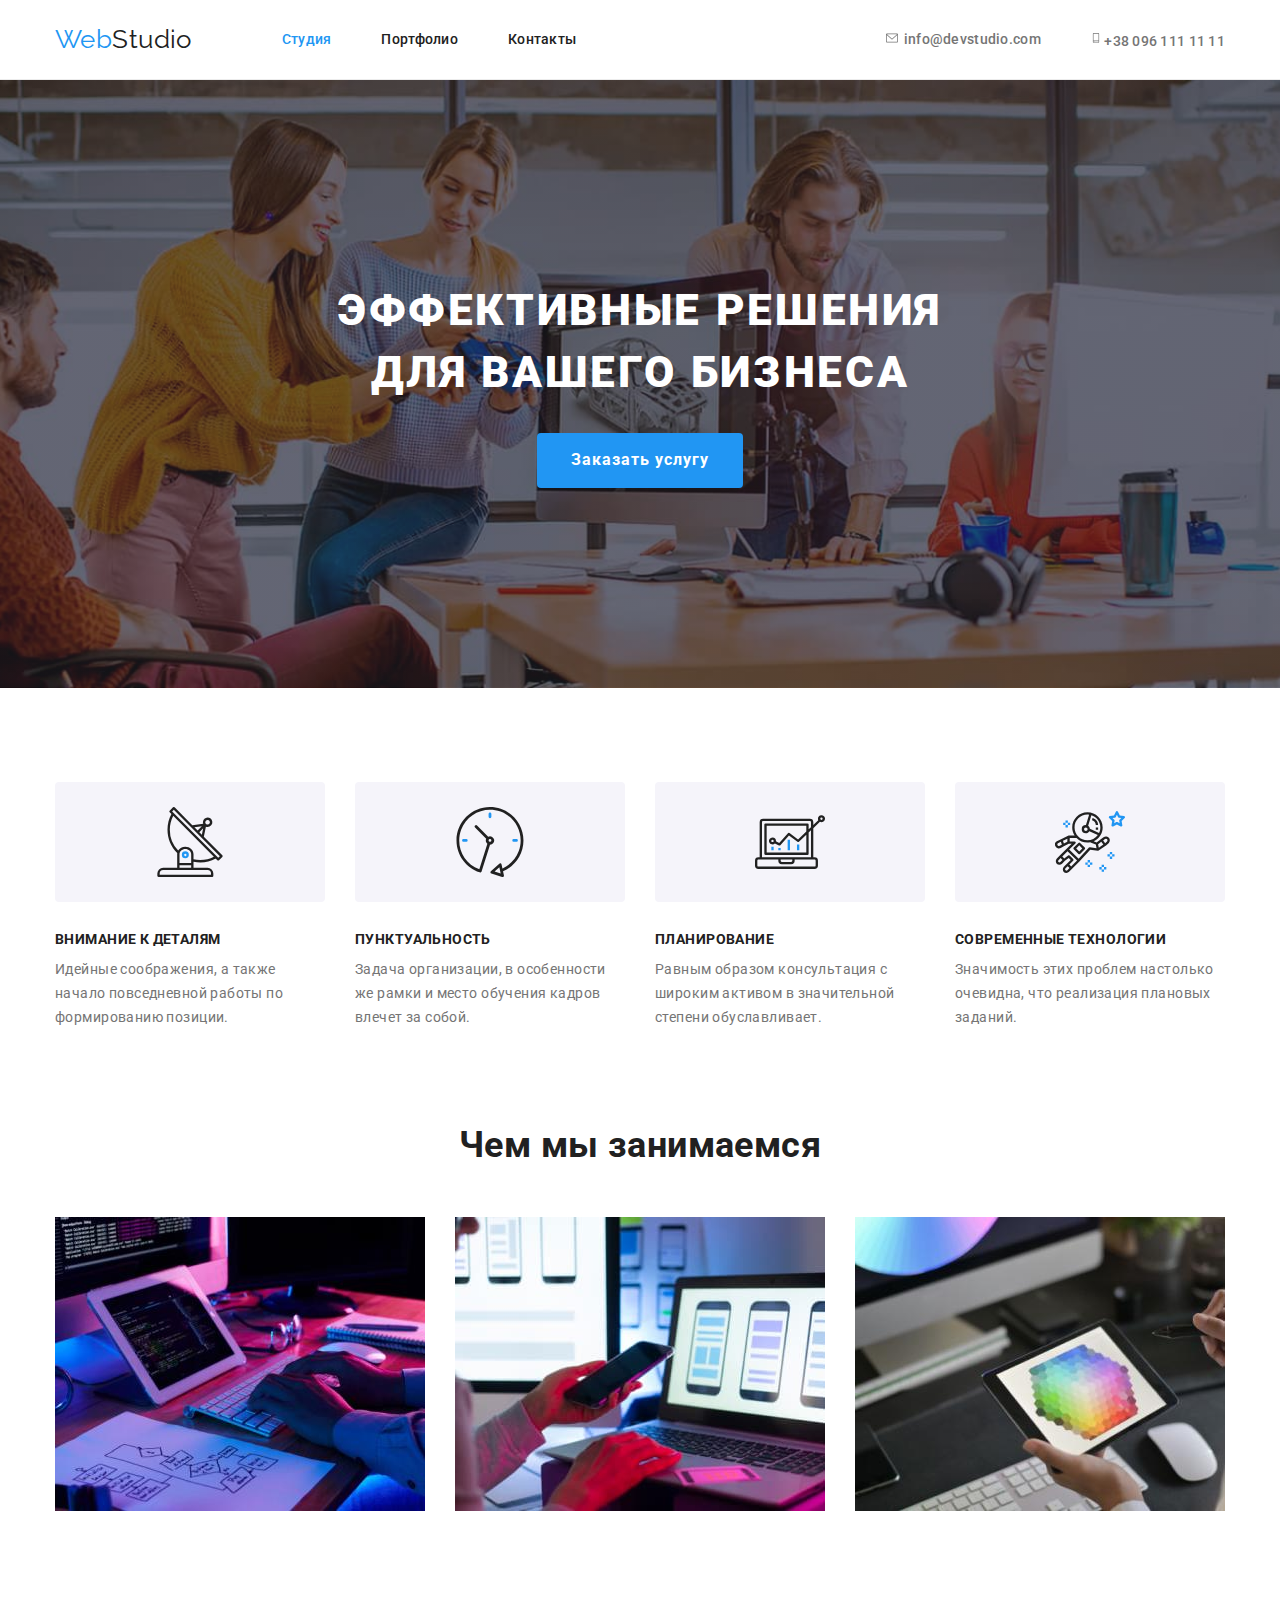
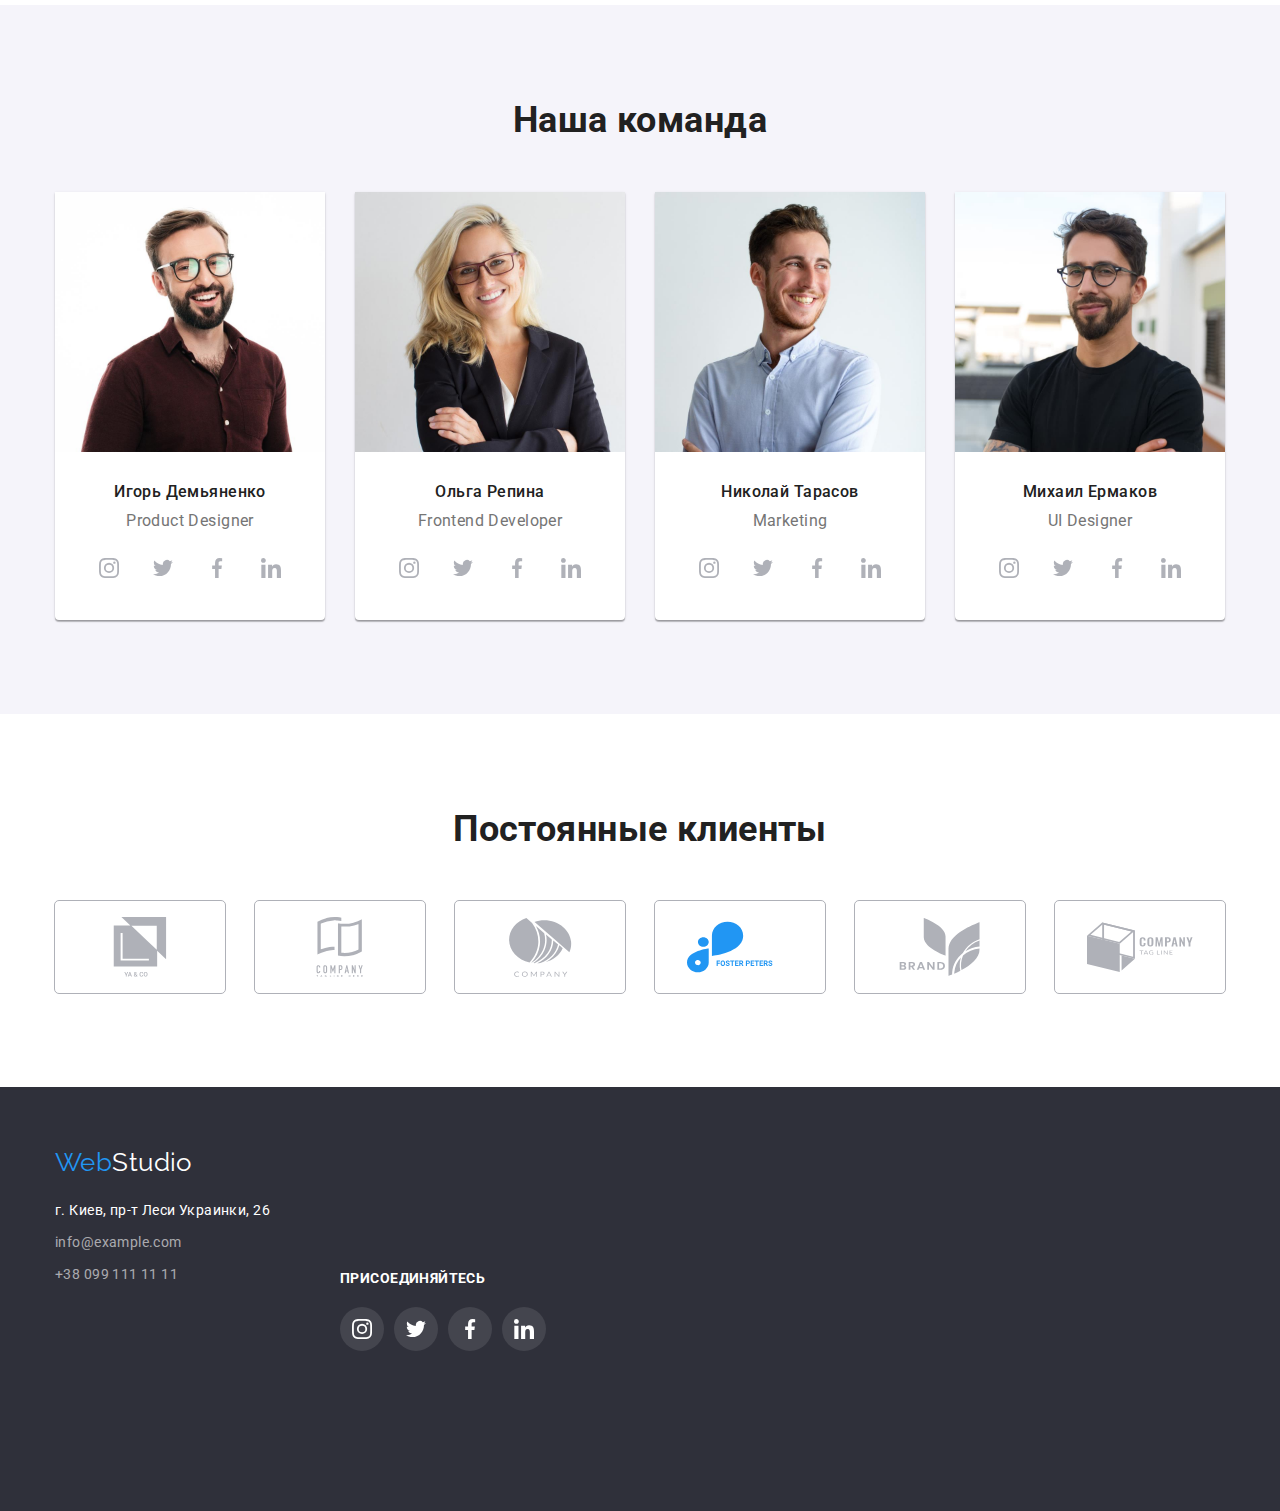
==== commit c869e9e4: "Update index.html" ====
--- a/index.html
+++ b/index.html
@@ -42,17 +42,21 @@
 
         <ul class="conection list">
           <li class="conection-item">
-            <svg class="icon-envelope" width="16" height="12">
-              <use href="./images/icons.svg#icon-envelope"></use>
-            </svg>
+            <a href="" class="conection-icon-link">
+              <svg class="icon-envelope" width="16" height="12">
+                <use href="./images/icons.svg#icon-envelope"></use>
+              </svg>
+            </a>
             <a href="mailto:info@devstudio.com" class="conection-link"
               >info@devstudio.com</a
             >
           </li>
           <li class="conection-item">
-            <svg class="icon-tel" width="10" height="16">
-              <use href="./images/icons.svg#icon-smartphone"></use>
-            </svg>
+            <a href="" class="conection-icon-link">
+              <svg class="icon-tel" width="10" height="16">
+                <use href="./images/icons.svg#icon-smartphone"></use>
+              </svg>
+            </a>
             <a href="tel:+380961111111" class="conection-link"
               >+38 096 111 11 11</a
             >
@@ -356,7 +360,7 @@
 
       <!-- Client -->
       <section class="client">
-        <h2 class="section-title">Постоянные клиенты</h2>
+        <h2 class="section-title client-title">Постоянные клиенты</h2>
         <div class="container">
           <ul class="client-list list">
             <li class="client-item">
@@ -411,25 +415,60 @@
         <a href="./index.html" class="logo">
           <span class="accent">Web</span>Studio</a
         >
-        <address>
-          <ul class="footer list">
-            <li class="contact-item">
-              <a href="" class="address-link">
-                г. Киев, пр-т Леси Украинки, 26</a
-              >
-            </li>
-            <li class="contact-item">
-              <a href="mailto:info@example.com" class="contact-link"
-                >info@example.com</a
-              >
-            </li>
-            <li class="contact-item">
-              <a href="tel:+380991111111" class="contact-link"
-                >+38 099 111 11 11</a
-              >
-            </li>
-          </ul>
-        </address>
+        <div class="footer-container">
+          <address>
+            <ul class="footer list">
+              <li class="contact-item">
+                <a href="" class="address-link">
+                  г. Киев, пр-т Леси Украинки, 26</a
+                >
+              </li>
+              <li class="contact-item">
+                <a href="mailto:info@example.com" class="contact-link"
+                  >info@example.com</a
+                >
+              </li>
+              <li class="contact-item">
+                <a href="tel:+380991111111" class="contact-link"
+                  >+38 099 111 11 11</a
+                >
+              </li>
+            </ul>
+          </address>
+          <section class="join">
+            <h2 class="title-join">присоединяйтесь</h2>
+            <ul class="join-list list">
+              <li class="join-item">
+                <a href="" class="join-icon-link">
+                  <svg class="join-icon">
+                    <use href="./images/icons.svg#icon-instagram"></use>
+                  </svg>
+                </a>
+              </li>
+              <li class="join-item">
+                <a href="" class="join-icon-link">
+                  <svg class="join-icon">
+                    <use href="./images/icons.svg#icon-twitter"></use>
+                  </svg>
+                </a>
+              </li>
+              <li class="join-item">
+                <a href="" class="join-icon-link">
+                  <svg class="join-icon">
+                    <use href="./images/icons.svg#icon-facebook"></use>
+                  </svg>
+                </a>
+              </li>
+              <li class="join-item">
+                <a href="" class="join-icon-link">
+                  <svg class="join-icon">
+                    <use href="./images/icons.svg#icon-linkedin"></use>
+                  </svg>
+                </a>
+              </li>
+            </ul>
+          </section>
+        </div>
       </div>
     </footer>
   </body>
--- a/css/styles.css
+++ b/css/styles.css
@@ -166,17 +166,20 @@
 
 }
 
-.conection-link{
-    padding: 32px 0;
+
+
+ 
+.conection-icon-link{
+    fill: var(--text-color);
    
-}
-
- .conection-item{
-    fill: var(--text-color);
-    align-items: center;
- }
-
- .conection-item:hover{
+    width: 100%;
+    height: 100%;
+    
+    align-items: center;
+    justify-content: center;
+}
+
+ .conection-icon-link:hover {
     fill: var(--accent-color);
  }
 
@@ -444,6 +447,14 @@
 
 /* Client */
 
+.client{
+    padding: 94px 0;
+}
+
+.client-title{
+    margin-bottom: 50px;
+}
+
 .client-list{
     margin: 0 auto;
     display: flex;
@@ -452,28 +463,40 @@
 .client-item{
     width: 170px;
     height: 92px;
+    
+}
+
+.client-item + .client-item{
+    margin-left: 30px;
+}
+
+.client-link{
+    width: 100%;
+    height: 100%;
+
+    fill:#AFB1B8 ; 
 
     outline: 1px solid #AFB1B8;
     border-radius: 4px;
-}
-
-.client-item + .client-item{
-    margin-left: 30px;
-}
-
-.client-link{
-    display: flex;
-    justify-content: center;
-    align-items: center;
-    
+
+    display: flex;
+    justify-content: center;
+    align-items: center;
+}
+
+.client-link:hover,
+.client-link:focus{
+    outline: 1px solid var(--accent-color);
+    fill: var(--accent-color);
 }
 
 .icon-client{
     width: 106px;
     height: 60px;
-
-    
-    
+    display: flex;
+    justify-content: center;
+    align-items: center;
+     
 }
 /* Footer */
 address{
@@ -610,3 +633,61 @@
     color: var(--text-color);
 }
 
+/* Join */
+
+.join{
+    padding-top: 72px;
+    padding-bottom: 100px;
+    padding-left: 70px;
+}
+.footer-container{
+    display: flex;
+}
+
+.title-join{
+    font-size: 14px;
+    line-height:1.14;
+    letter-spacing: 0.03em;
+    text-transform: uppercase;
+
+    color: #ffffff;
+
+    margin-bottom: 20px;
+}
+
+.join-list{
+    display: flex;
+}
+
+.join-item{
+    width: 44px;
+    height: 44px;
+}
+
+.join-item + .join-item{
+    margin-left: 10px;
+}
+
+.join-icon-link{
+    width: 100%;
+    height: 100%;
+
+    fill:#ffffff;
+    background-color: rgba(255, 255, 255, 0.1);
+    border-radius: 50%;
+
+    display: flex;
+    justify-content: center;
+    align-items: center;
+}
+
+.join-icon-link:hover,
+.join-icon-link:focus{
+    background-color: var(--accent-color);
+}
+
+
+.join-icon{
+    width: 20px;
+    height: 20px;
+}
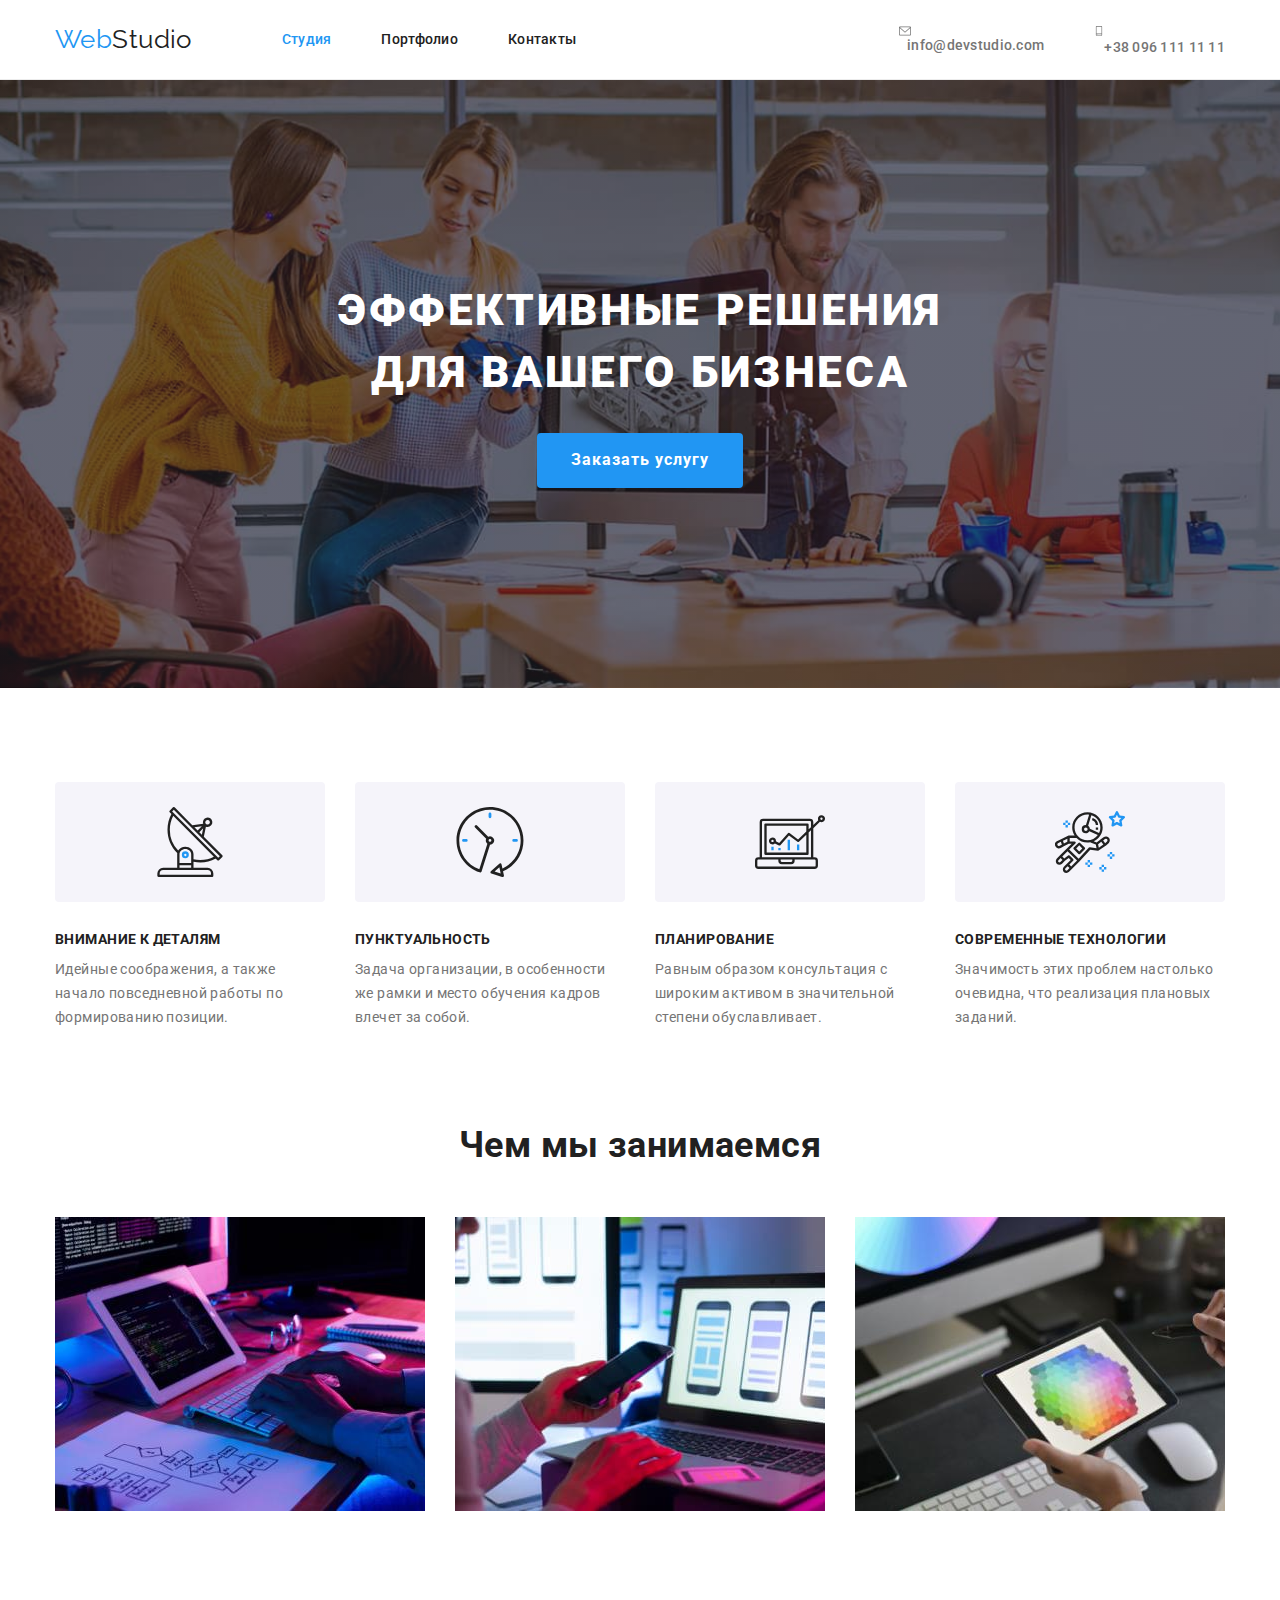
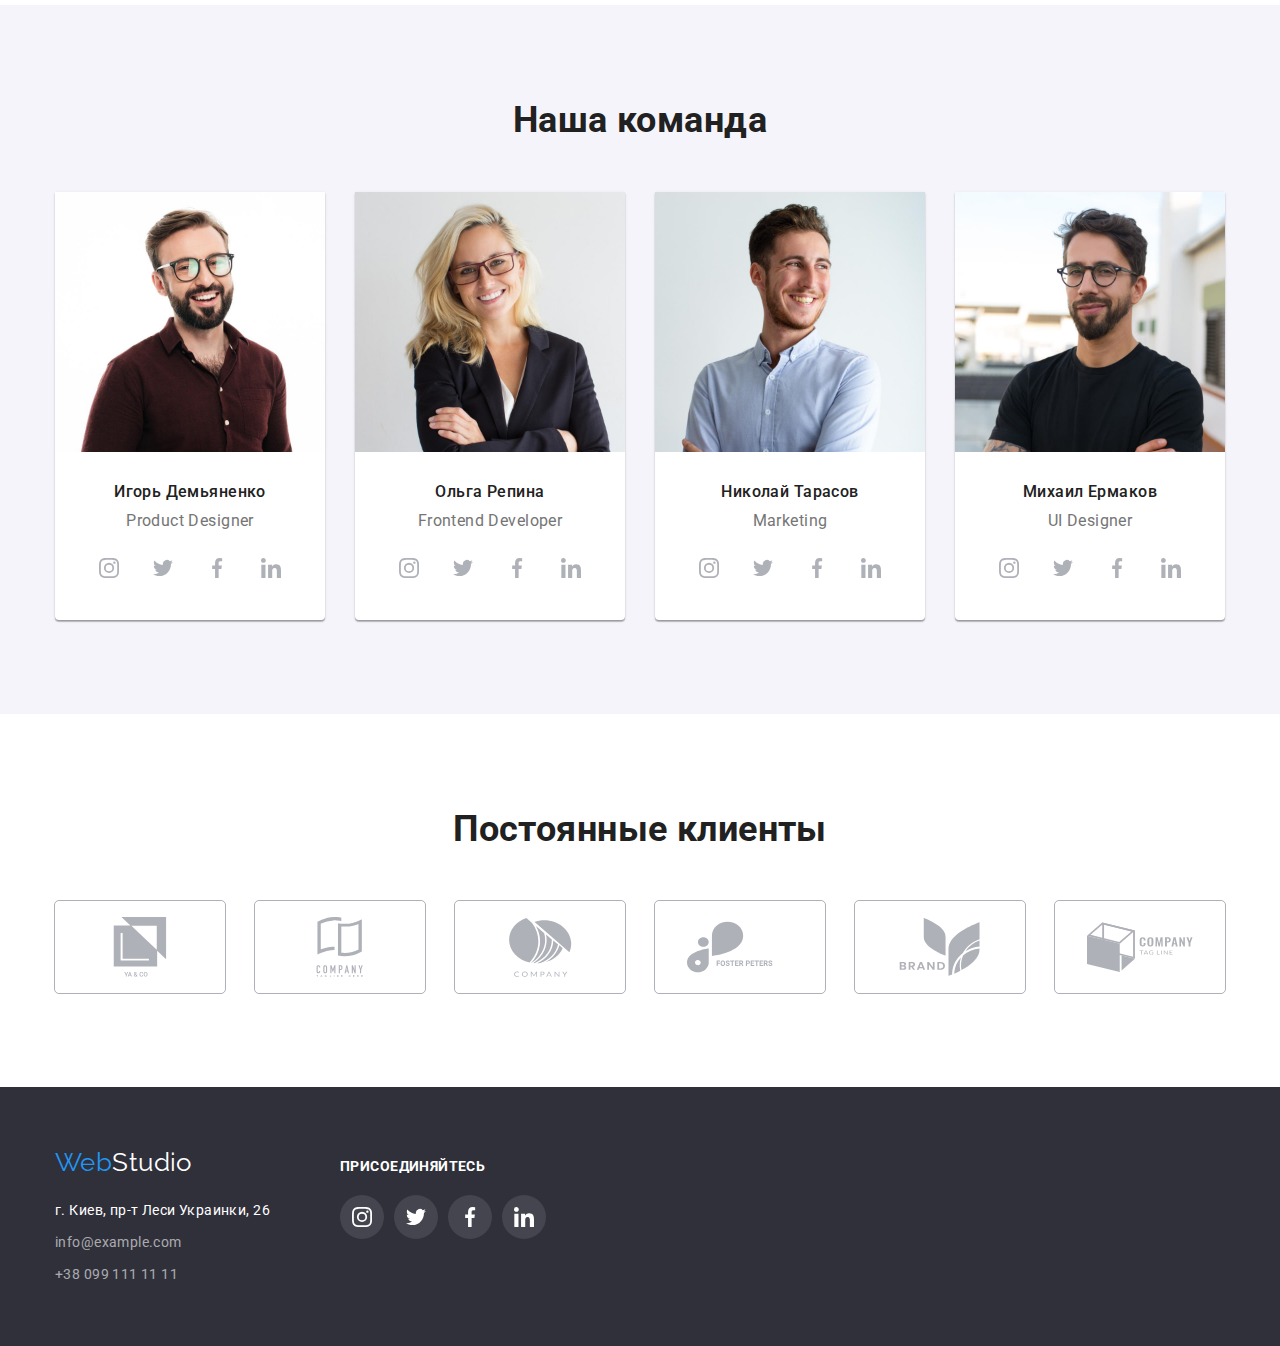
==== commit 915a3f27: "Update index.html" ====
--- a/index.html
+++ b/index.html
@@ -42,8 +42,8 @@
 
         <ul class="conection list">
           <li class="conection-item">
-            <a href="" class="conection-icon-link">
-              <svg class="icon-envelope" width="16" height="12">
+            <a href="" class="icon-link-header">
+              <svg class="icon-conection" width="16" height="12">
                 <use href="./images/icons.svg#icon-envelope"></use>
               </svg>
             </a>
@@ -52,8 +52,8 @@
             >
           </li>
           <li class="conection-item">
-            <a href="" class="conection-icon-link">
-              <svg class="icon-tel" width="10" height="16">
+            <a href="" class="icon-link-header">
+              <svg class="icon-conection" width="10" height="16">
                 <use href="./images/icons.svg#icon-smartphone"></use>
               </svg>
             </a>
@@ -81,7 +81,7 @@
           <ul class="peculirities list">
             <li class="peculirities-item">
               <div class="icon-container">
-                <svg class="peculirities-icon">
+                <svg class="peculirities-icon" width="70" height="70">
                   <use href="./images/icons.svg#icon-antenna"></use>
                 </svg>
               </div>
@@ -93,7 +93,7 @@
             </li>
             <li class="peculirities-item">
               <div class="icon-container">
-                <svg class="peculirities-icon">
+                <svg class="peculirities-icon" width="70" height="70">
                   <use href="./images/icons.svg#icon-clock"></use>
                 </svg>
               </div>
@@ -105,7 +105,7 @@
             </li>
             <li class="peculirities-item">
               <div class="icon-container">
-                <svg class="peculirities-icon">
+                <svg class="peculirities-icon" width="70" height="70">
                   <use href="./images/icons.svg#icon-diagram"></use>
                 </svg>
               </div>
@@ -117,7 +117,7 @@
             </li>
             <li class="peculirities-item">
               <div class="icon-container">
-                <svg class="peculirities-icon">
+                <svg class="peculirities-icon" width="70" height="70">
                   <use href="./images/icons.svg#icon-astronaut"></use>
                 </svg>
               </div>
@@ -187,7 +187,7 @@
                 <ul class="icon-list list">
                   <li class="social-item">
                     <a href="" class="team-icon-link">
-                      <svg class="icon-link">
+                      <svg class="icon-link" width="20" height="20">
                         <use href="./images/icons.svg#icon-instagram"></use>
                       </svg>
                     </a>
@@ -195,7 +195,7 @@
 
                   <li class="social-item">
                     <a href="" class="team-icon-link">
-                      <svg class="icon-link">
+                      <svg class="icon-link" width="20" height="20">
                         <use href="./images/icons.svg#icon-twitter"></use>
                       </svg>
                     </a>
@@ -203,7 +203,7 @@
 
                   <li class="social-item">
                     <a href="" class="team-icon-link">
-                      <svg class="icon-link">
+                      <svg class="icon-link" width="20" height="20">
                         <use href="./images/icons.svg#icon-facebook"></use>
                       </svg>
                     </a>
@@ -211,7 +211,7 @@
 
                   <li class="social-item">
                     <a href="" class="team-icon-link">
-                      <svg class="icon-link">
+                      <svg class="icon-link" width="20" height="20">
                         <use href="./images/icons.svg#icon-linkedin"></use>
                       </svg>
                     </a>
@@ -232,7 +232,7 @@
                 <ul class="icon-list list">
                   <li class="social-item">
                     <a href="" class="team-icon-link">
-                      <svg class="icon-link">
+                      <svg class="icon-link" width="20" height="20">
                         <use href="./images/icons.svg#icon-instagram"></use>
                       </svg>
                     </a>
@@ -240,7 +240,7 @@
 
                   <li class="social-item">
                     <a href="" class="team-icon-link">
-                      <svg class="icon-link">
+                      <svg class="icon-link" width="20" height="20">
                         <use href="./images/icons.svg#icon-twitter"></use>
                       </svg>
                     </a>
@@ -248,7 +248,7 @@
 
                   <li class="social-item">
                     <a href="" class="team-icon-link">
-                      <svg class="icon-link">
+                      <svg class="icon-link" width="20" height="20">
                         <use href="./images/icons.svg#icon-facebook"></use>
                       </svg>
                     </a>
@@ -256,7 +256,7 @@
 
                   <li class="social-item">
                     <a href="" class="team-icon-link">
-                      <svg class="icon-link">
+                      <svg class="icon-link" width="20" height="20">
                         <use href="./images/icons.svg#icon-linkedin"></use>
                       </svg>
                     </a>
@@ -277,7 +277,7 @@
                 <ul class="icon-list list">
                   <li class="social-item">
                     <a href="" class="team-icon-link">
-                      <svg class="icon-link">
+                      <svg class="icon-link" width="20" height="20">
                         <use href="./images/icons.svg#icon-instagram"></use>
                       </svg>
                     </a>
@@ -285,7 +285,7 @@
 
                   <li class="social-item">
                     <a href="" class="team-icon-link">
-                      <svg class="icon-link">
+                      <svg class="icon-link" width="20" height="20">
                         <use href="./images/icons.svg#icon-twitter"></use>
                       </svg>
                     </a>
@@ -293,7 +293,7 @@
 
                   <li class="social-item">
                     <a href="" class="team-icon-link">
-                      <svg class="icon-link">
+                      <svg class="icon-link" width="20" height="20">
                         <use href="./images/icons.svg#icon-facebook"></use>
                       </svg>
                     </a>
@@ -301,7 +301,7 @@
 
                   <li class="social-item">
                     <a href="" class="team-icon-link">
-                      <svg class="icon-link">
+                      <svg class="icon-link" width="20" height="20">
                         <use href="./images/icons.svg#icon-linkedin"></use>
                       </svg>
                     </a>
@@ -322,7 +322,7 @@
                 <ul class="icon-list list">
                   <li class="social-item">
                     <a href="" class="team-icon-link">
-                      <svg class="icon-link">
+                      <svg class="icon-link" width="20" height="20">
                         <use href="./images/icons.svg#icon-instagram"></use>
                       </svg>
                     </a>
@@ -330,7 +330,7 @@
 
                   <li class="social-item">
                     <a href="" class="team-icon-link">
-                      <svg class="icon-link">
+                      <svg class="icon-link" width="20" height="20">
                         <use href="./images/icons.svg#icon-twitter"></use>
                       </svg>
                     </a>
@@ -338,7 +338,7 @@
 
                   <li class="social-item">
                     <a href="" class="team-icon-link">
-                      <svg class="icon-link">
+                      <svg class="icon-link" width="20" height="20">
                         <use href="./images/icons.svg#icon-facebook"></use>
                       </svg>
                     </a>
@@ -346,7 +346,7 @@
 
                   <li class="social-item">
                     <a href="" class="team-icon-link">
-                      <svg class="icon-link">
+                      <svg class="icon-link" width="20" height="20">
                         <use href="./images/icons.svg#icon-linkedin"></use>
                       </svg>
                     </a>
@@ -365,42 +365,42 @@
           <ul class="client-list list">
             <li class="client-item">
               <a href="" class="client-link link">
-                <svg class="icon-client">
+                <svg class="icon-client" width="106" height="60">
                   <use href="./images/second-icons.svg#icon-yaandco"></use>
                 </svg>
               </a>
             </li>
             <li class="client-item">
               <a href="" class="client-link link">
-                <svg class="icon-client">
+                <svg class="icon-client" width="106" height="60">
                   <use href="./images/second-icons.svg#icon-tagline"></use>
                 </svg>
               </a>
             </li>
             <li class="client-item">
               <a href="" class="client-link link">
-                <svg class="icon-client">
+                <svg class="icon-client" width="106" height="60">
                   <use href="./images/second-icons.svg#icon-company"></use>
                 </svg>
               </a>
             </li>
             <li class="client-item">
               <a href="" class="client-link link">
-                <svg class="icon-client">
+                <svg class="icon-client" width="106" height="60">
                   <use href="./images/second-icons.svg#icon-foster"></use>
                 </svg>
               </a>
             </li>
             <li class="client-item">
               <a href="" class="client-link link">
-                <svg class="icon-client">
+                <svg class="icon-client" width="106" height="60">
                   <use href="./images/second-icons.svg#icon-brand"></use>
                 </svg>
               </a>
             </li>
             <li class="client-item">
               <a href="" class="client-link link">
-                <svg class="icon-client">
+                <svg class="icon-client" width="106" height="60">
                   <use href="./images/second-icons.svg#icon-lastcompany"></use>
                 </svg>
               </a>
@@ -411,11 +411,11 @@
     </main>
     <!-- Footer -->
     <footer class="page-footer">
-      <div class="container">
-        <a href="./index.html" class="logo">
-          <span class="accent">Web</span>Studio</a
-        >
+      <div class="container footer-left-part">
         <div class="footer-container">
+          <a href="./index.html" class="logo">
+            <span class="accent">Web</span>Studio</a
+          >
           <address>
             <ul class="footer list">
               <li class="contact-item">
@@ -435,40 +435,41 @@
               </li>
             </ul>
           </address>
-          <section class="join">
-            <h2 class="title-join">присоединяйтесь</h2>
-            <ul class="join-list list">
-              <li class="join-item">
-                <a href="" class="join-icon-link">
-                  <svg class="join-icon">
-                    <use href="./images/icons.svg#icon-instagram"></use>
-                  </svg>
-                </a>
-              </li>
-              <li class="join-item">
-                <a href="" class="join-icon-link">
-                  <svg class="join-icon">
-                    <use href="./images/icons.svg#icon-twitter"></use>
-                  </svg>
-                </a>
-              </li>
-              <li class="join-item">
-                <a href="" class="join-icon-link">
-                  <svg class="join-icon">
-                    <use href="./images/icons.svg#icon-facebook"></use>
-                  </svg>
-                </a>
-              </li>
-              <li class="join-item">
-                <a href="" class="join-icon-link">
-                  <svg class="join-icon">
-                    <use href="./images/icons.svg#icon-linkedin"></use>
-                  </svg>
-                </a>
-              </li>
-            </ul>
-          </section>
-        </div>
+        </div>
+
+        <section class="join">
+          <h2 class="title-join">присоединяйтесь</h2>
+          <ul class="join-list list">
+            <li class="join-item">
+              <a href="" class="join-icon-link">
+                <svg class="join-icon" width="20" height="20">
+                  <use href="./images/icons.svg#icon-instagram"></use>
+                </svg>
+              </a>
+            </li>
+            <li class="join-item">
+              <a href="" class="join-icon-link">
+                <svg class="join-icon" width="20" height="20">
+                  <use href="./images/icons.svg#icon-twitter"></use>
+                </svg>
+              </a>
+            </li>
+            <li class="join-item">
+              <a href="" class="join-icon-link">
+                <svg class="join-icon" width="20" height="20">
+                  <use href="./images/icons.svg#icon-facebook"></use>
+                </svg>
+              </a>
+            </li>
+            <li class="join-item">
+              <a href="" class="join-icon-link">
+                <svg class="join-icon" width="20" height="20">
+                  <use href="./images/icons.svg#icon-linkedin"></use>
+                </svg>
+              </a>
+            </li>
+          </ul>
+        </section>
       </div>
     </footer>
   </body>
--- a/css/styles.css
+++ b/css/styles.css
@@ -166,24 +166,39 @@
 
 }
 
-
-
- 
-.conection-icon-link{
-    fill: var(--text-color);
-   
+/* .conection-item{
+    
+    display: flex;
+    align-items:center;
+    justify-content: center;
+} */
+
+.conection-item{
+    display: block;
+    align-items: center;
+    justify-content: center;
+}
+
+
+.icon-link-header{
     width: 100%;
     height: 100%;
-    
-    align-items: center;
-    justify-content: center;
-}
-
- .conection-icon-link:hover {
+    fill: #757575;
+}
+
+.icon-link-header:hover,
+.icon-link-header:focus{
     fill: var(--accent-color);
- }
+}
+
+
+.icon-conection{
+    display: block;
+}
+
 
 .conection-link{
+    margin-left: 10px;
     padding: 32px 0;
 
     font-family: inherit;
@@ -438,12 +453,12 @@
     background-color: var(--accent-color) ;
 }
 
-.icon-link{
-    /* fill: #AFB1B8; */
+/* .icon-link{
+    fill: #AFB1B8; 
 
     width: 20px;
     height: 20px;
-}
+ } */
 
 /* Client */
 
@@ -491,8 +506,8 @@
 }
 
 .icon-client{
-    width: 106px;
-    height: 60px;
+    /* width: 106px;
+    height: 60px; */
     display: flex;
     justify-content: center;
     align-items: center;
@@ -505,6 +520,7 @@
 
 .page-footer{
     padding: 60px 0;
+    
 
     background-color: #2F303A;
 }
@@ -540,7 +556,67 @@
     color: var(--footer-text-color);
 }
 
-  /*             Portfolio              */
+.footer-left-part{
+    display: flex;
+    align-items: baseline;
+}
+
+/* Join */
+
+.join {
+    margin-left: 70px;
+}
+
+
+.title-join {
+    font-size: 14px;
+    line-height: 1.14;
+    letter-spacing: 0.03em;
+    text-transform: uppercase;
+
+    color: #ffffff;
+
+    margin-bottom: 20px;
+}
+
+.join-list {
+    display: flex;
+}
+
+.join-item {
+    width: 44px;
+    height: 44px;
+}
+
+.join-item + .join-item {
+    margin-left: 10px;
+}
+
+.join-icon-link {
+    width: 100%;
+    height: 100%;
+
+    fill: #ffffff;
+    background-color: rgba(255, 255, 255, 0.1);
+    border-radius: 50%;
+
+    display: flex;
+    justify-content: center;
+    align-items: center;
+}
+
+.join-icon-link:hover,
+.join-icon-link:focus {
+    background-color: var(--accent-color);
+}
+
+
+/* .join-icon {
+    width: 20px;
+    height: 20px;
+} */
+
+                         /*             Portfolio              */           
 
 .section-exampeles{
     padding-top: 94px;
@@ -609,6 +685,9 @@
 
     margin-left: 30px;
     margin-bottom: 30px;
+
+    outline: 1px solid #EEEEEE;
+    box-shadow: 0px 1px 1px rgba(0, 0, 0, 0.12), 0px 4px 4px rgba(0, 0, 0, 0.06), 1px 4px 6px rgba(0, 0, 0, 0.16);
 }
 
 .card-content{
@@ -633,61 +712,4 @@
     color: var(--text-color);
 }
 
-/* Join */
-
-.join{
-    padding-top: 72px;
-    padding-bottom: 100px;
-    padding-left: 70px;
-}
-.footer-container{
-    display: flex;
-}
-
-.title-join{
-    font-size: 14px;
-    line-height:1.14;
-    letter-spacing: 0.03em;
-    text-transform: uppercase;
-
-    color: #ffffff;
-
-    margin-bottom: 20px;
-}
-
-.join-list{
-    display: flex;
-}
-
-.join-item{
-    width: 44px;
-    height: 44px;
-}
-
-.join-item + .join-item{
-    margin-left: 10px;
-}
-
-.join-icon-link{
-    width: 100%;
-    height: 100%;
-
-    fill:#ffffff;
-    background-color: rgba(255, 255, 255, 0.1);
-    border-radius: 50%;
-
-    display: flex;
-    justify-content: center;
-    align-items: center;
-}
-
-.join-icon-link:hover,
-.join-icon-link:focus{
-    background-color: var(--accent-color);
-}
-
-
-.join-icon{
-    width: 20px;
-    height: 20px;
-}
+
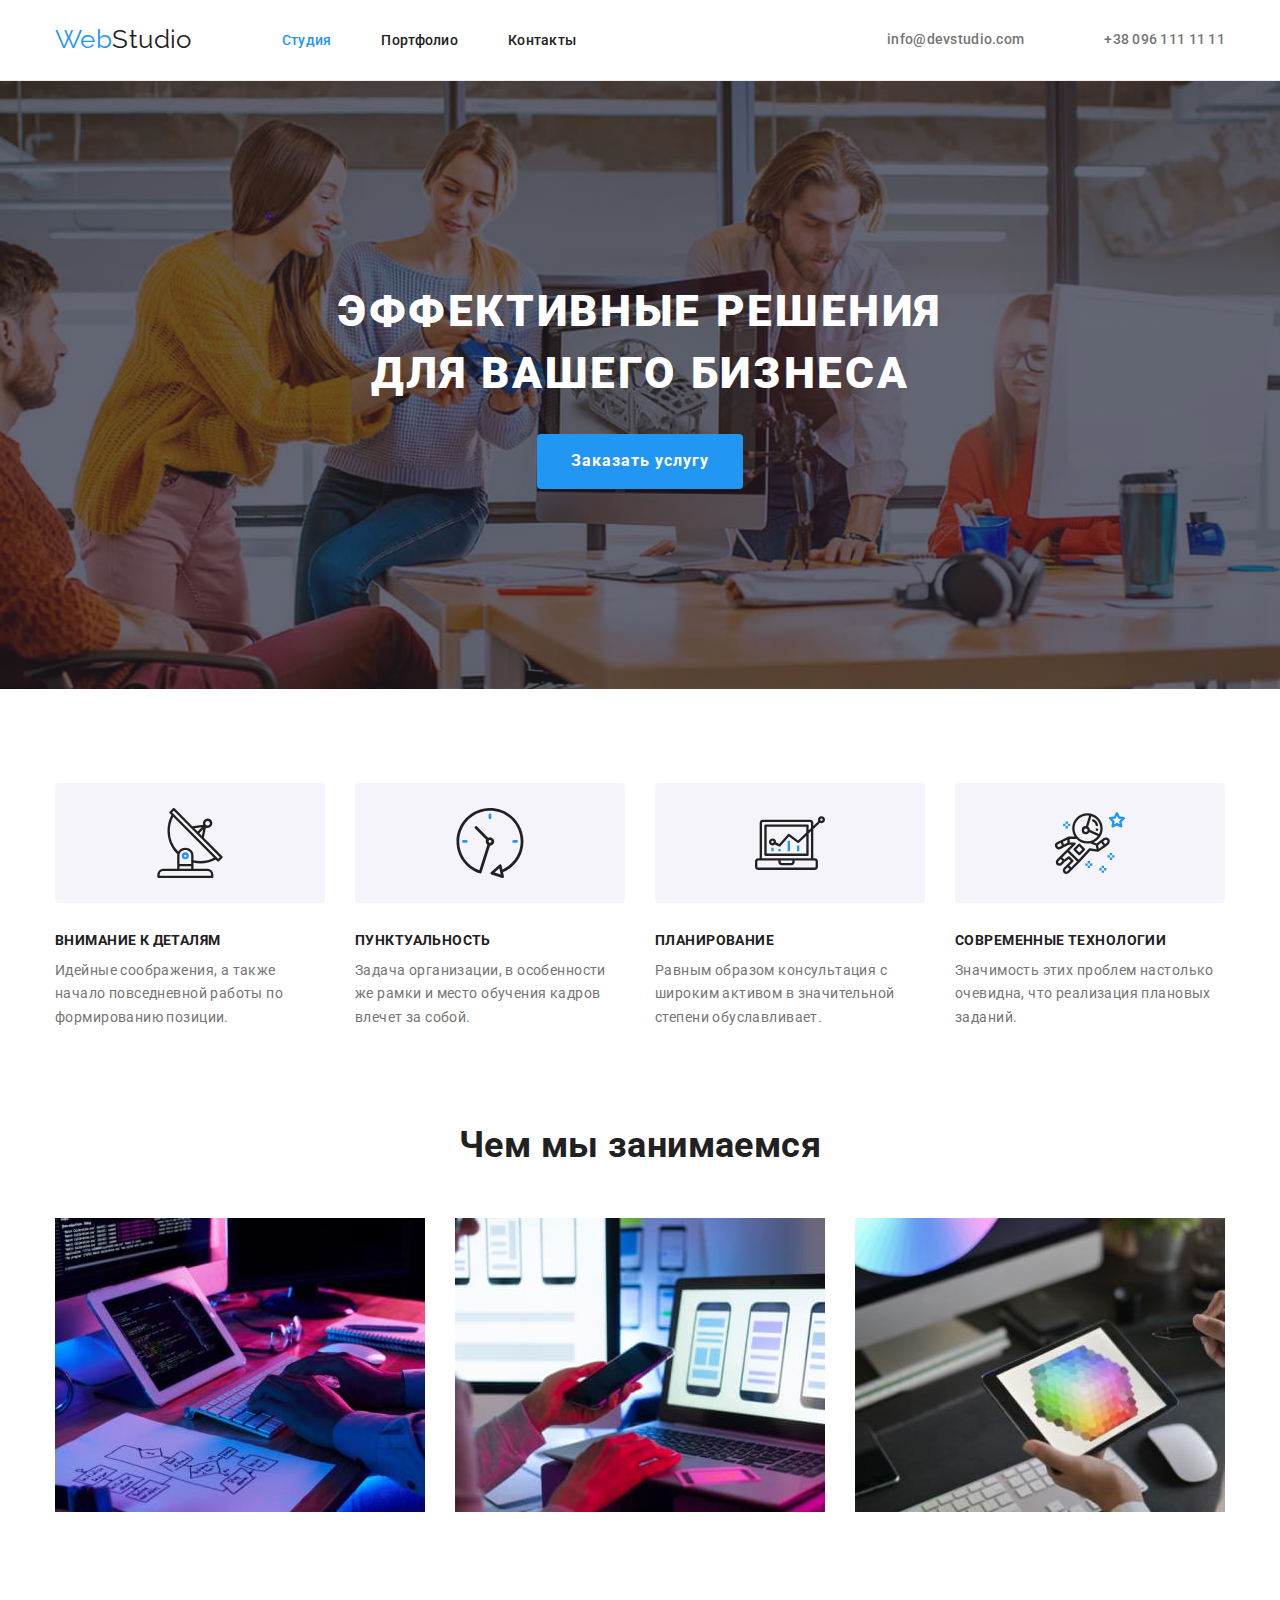
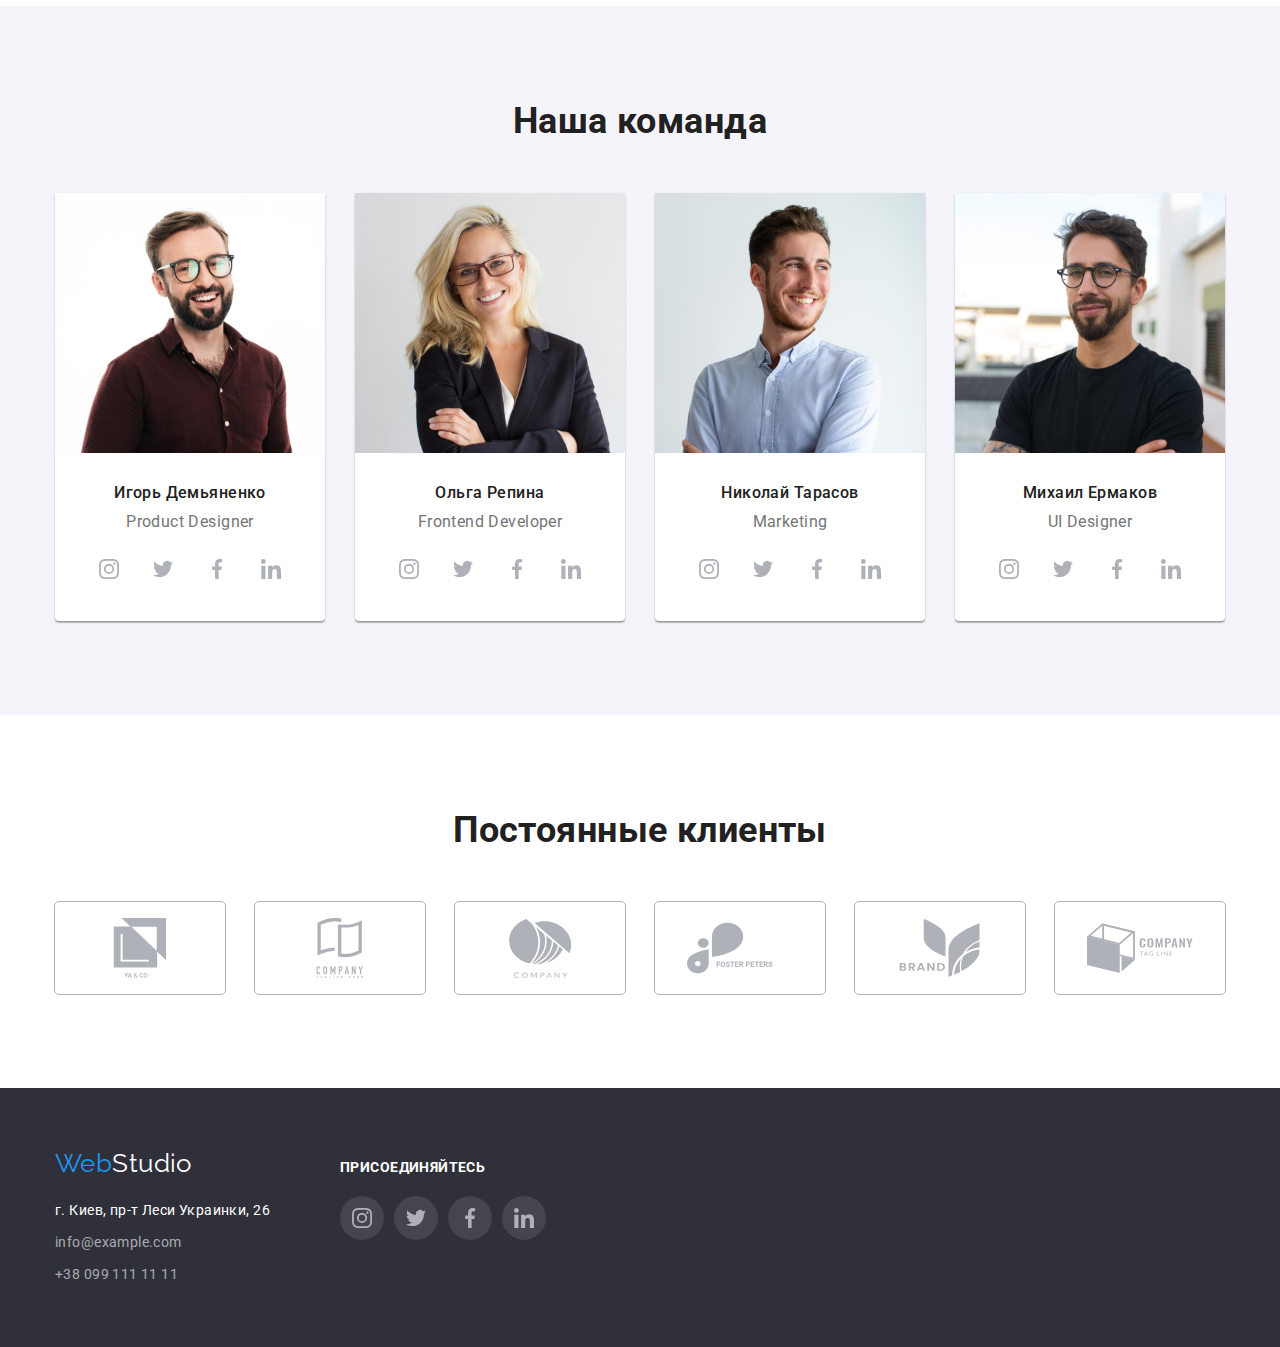
==== commit ecd2401c: "Update index.html" ====
--- a/index.html
+++ b/index.html
@@ -42,23 +42,19 @@
 
         <ul class="conection list">
           <li class="conection-item">
-            <a href="" class="icon-link-header">
+            <a href="mailto:info@devstudio.com" class="conection-link">
               <svg class="icon-conection" width="16" height="12">
                 <use href="./images/icons.svg#icon-envelope"></use>
               </svg>
-            </a>
-            <a href="mailto:info@devstudio.com" class="conection-link"
-              >info@devstudio.com</a
+              info@devstudio.com</a
             >
           </li>
           <li class="conection-item">
-            <a href="" class="icon-link-header">
+            <a href="tel:+380961111111" class="conection-link">
               <svg class="icon-conection" width="10" height="16">
                 <use href="./images/icons.svg#icon-smartphone"></use>
               </svg>
-            </a>
-            <a href="tel:+380961111111" class="conection-link"
-              >+38 096 111 11 11</a
+              +38 096 111 11 11</a
             >
           </li>
         </ul>
--- a/css/styles.css
+++ b/css/styles.css
@@ -180,11 +180,11 @@
 }
 
 
-.icon-link-header{
+/* .icon-link-header{
     width: 100%;
     height: 100%;
     fill: #757575;
-}
+} */
 
 .icon-link-header:hover,
 .icon-link-header:focus{
@@ -193,7 +193,13 @@
 
 
 .icon-conection{
-    display: block;
+    margin-right: 10px;
+    fill: currentColor;
+}
+
+.icon-conection:hover,
+.icon-conection:focus{
+    fill: var(--accent-color);
 }
 
 
@@ -206,6 +212,11 @@
     line-height: 1.14;
     letter-spacing: 0.02em;
     color: #757575;
+
+    display: flex;
+    justify-content: center;
+    align-items: center;
+    
 }
 
 
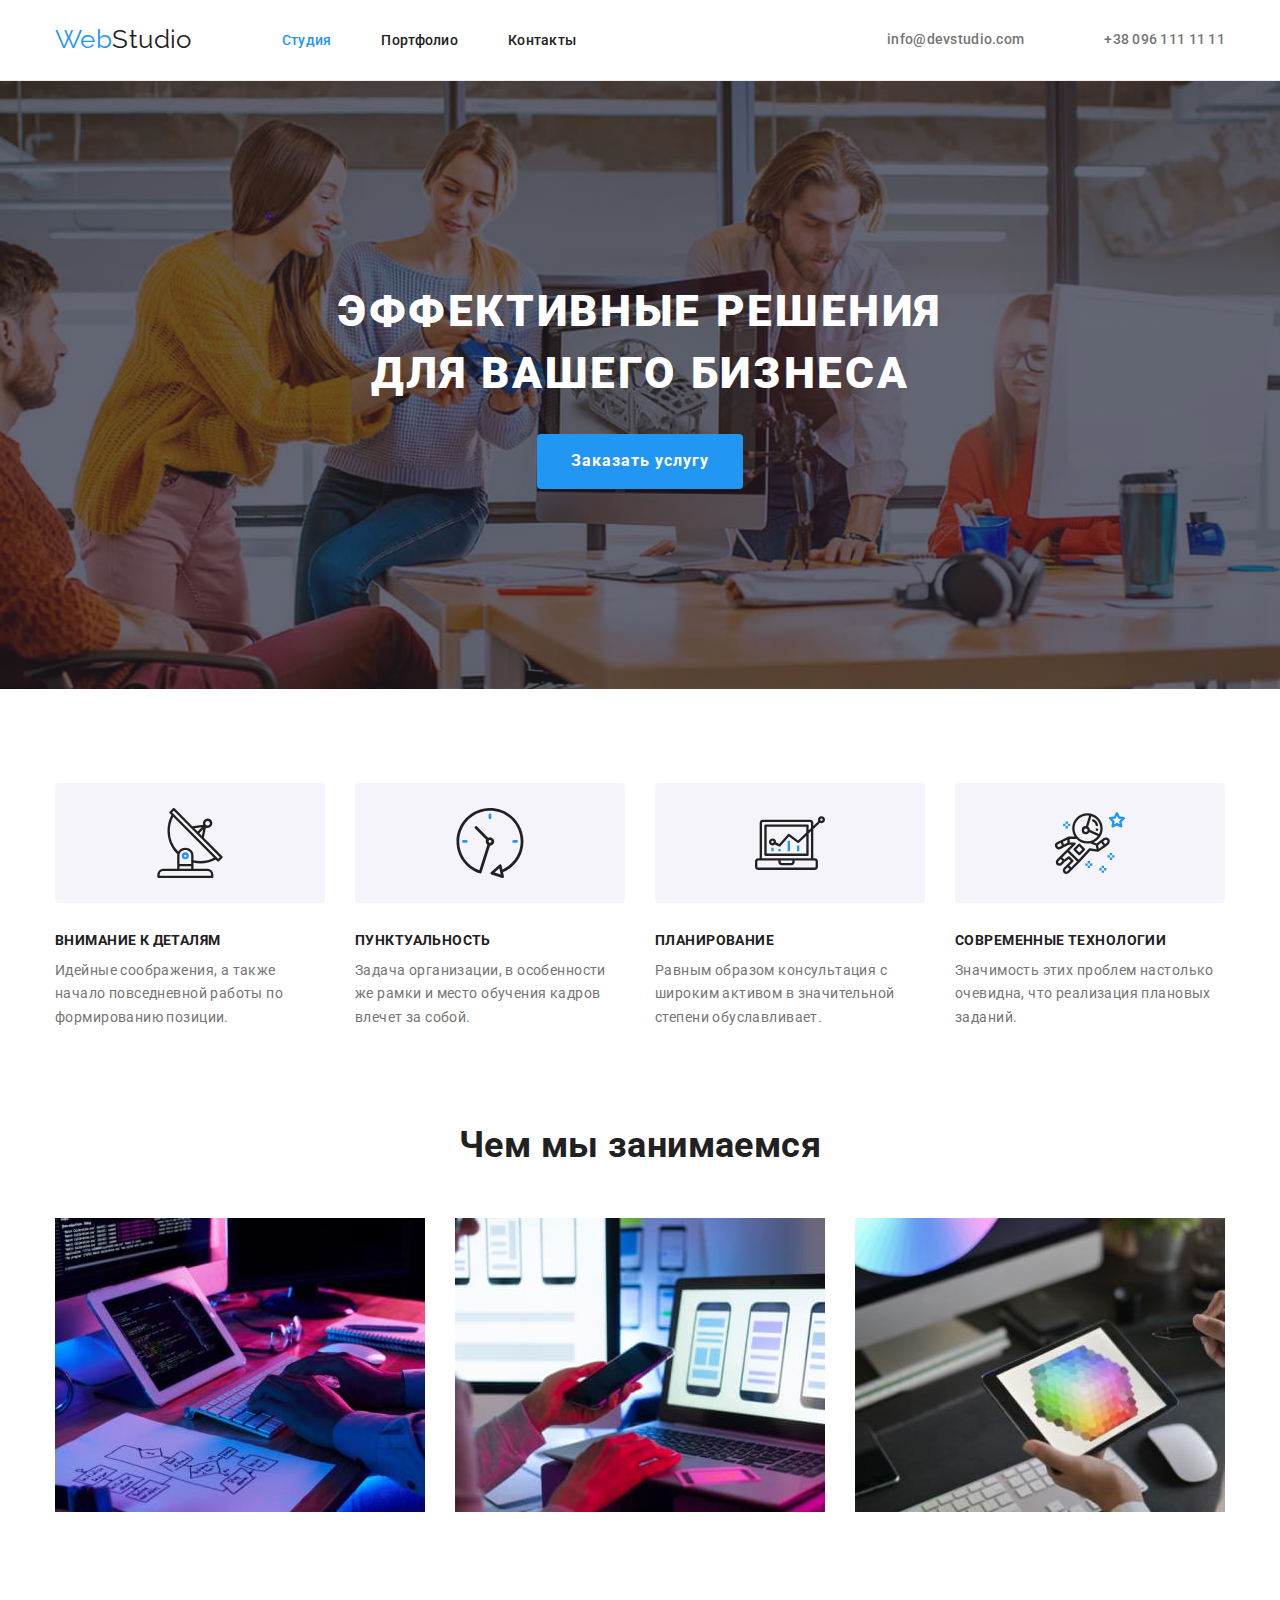
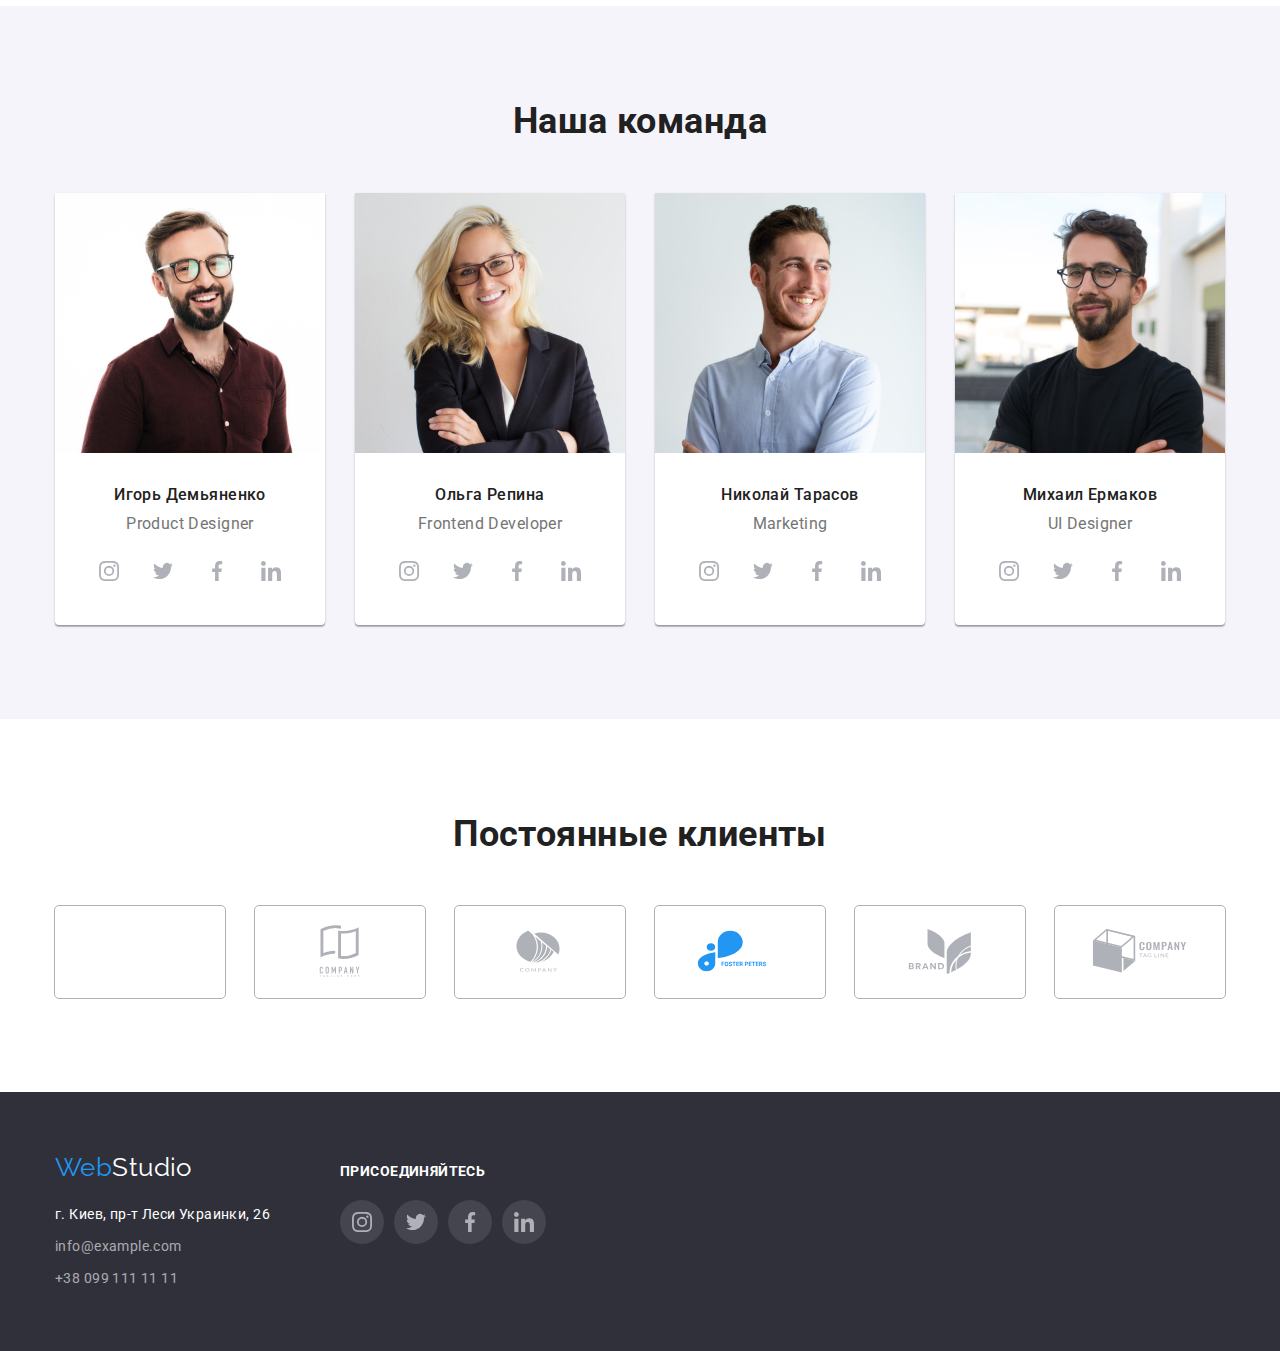
==== commit 71f6688b: "Update index.html" ====
--- a/index.html
+++ b/index.html
@@ -176,10 +176,10 @@
                 width="270"
                 height="260"
               />
-              <h3 class="team-title">Игорь Демьяненко</h3>
-              <p class="profession-text">Product Designer</p>
-
-              <div class="team-icon-container">
+              <div class="team-container">
+                <h3 class="team-title">Игорь Демьяненко</h3>
+                <p class="profession-text">Product Designer</p>
+
                 <ul class="icon-list list">
                   <li class="social-item">
                     <a href="" class="team-icon-link">
@@ -222,42 +222,44 @@
                 width="270"
                 height="260"
               />
-              <h3 class="team-title">Ольга Репина</h3>
-              <p class="profession-text">Frontend Developer</p>
-              <div class="team-icon-container">
-                <ul class="icon-list list">
-                  <li class="social-item">
-                    <a href="" class="team-icon-link">
-                      <svg class="icon-link" width="20" height="20">
-                        <use href="./images/icons.svg#icon-instagram"></use>
-                      </svg>
-                    </a>
-                  </li>
-
-                  <li class="social-item">
-                    <a href="" class="team-icon-link">
-                      <svg class="icon-link" width="20" height="20">
-                        <use href="./images/icons.svg#icon-twitter"></use>
-                      </svg>
-                    </a>
-                  </li>
-
-                  <li class="social-item">
-                    <a href="" class="team-icon-link">
-                      <svg class="icon-link" width="20" height="20">
-                        <use href="./images/icons.svg#icon-facebook"></use>
-                      </svg>
-                    </a>
-                  </li>
-
-                  <li class="social-item">
-                    <a href="" class="team-icon-link">
-                      <svg class="icon-link" width="20" height="20">
-                        <use href="./images/icons.svg#icon-linkedin"></use>
-                      </svg>
-                    </a>
-                  </li>
-                </ul>
+              <div class="team-container">
+                <h3 class="team-title">Ольга Репина</h3>
+                <p class="profession-text">Frontend Developer</p>
+                <div class="team-icon-container">
+                  <ul class="icon-list list">
+                    <li class="social-item">
+                      <a href="" class="team-icon-link">
+                        <svg class="icon-link" width="20" height="20">
+                          <use href="./images/icons.svg#icon-instagram"></use>
+                        </svg>
+                      </a>
+                    </li>
+
+                    <li class="social-item">
+                      <a href="" class="team-icon-link">
+                        <svg class="icon-link" width="20" height="20">
+                          <use href="./images/icons.svg#icon-twitter"></use>
+                        </svg>
+                      </a>
+                    </li>
+
+                    <li class="social-item">
+                      <a href="" class="team-icon-link">
+                        <svg class="icon-link" width="20" height="20">
+                          <use href="./images/icons.svg#icon-facebook"></use>
+                        </svg>
+                      </a>
+                    </li>
+
+                    <li class="social-item">
+                      <a href="" class="team-icon-link">
+                        <svg class="icon-link" width="20" height="20">
+                          <use href="./images/icons.svg#icon-linkedin"></use>
+                        </svg>
+                      </a>
+                    </li>
+                  </ul>
+                </div>
               </div>
             </li>
             <li class="team-item">
@@ -267,42 +269,44 @@
                 width="270"
                 height="260"
               />
-              <h3 class="team-title">Николай Тарасов</h3>
-              <p class="profession-text">Marketing</p>
-              <div class="team-icon-container">
-                <ul class="icon-list list">
-                  <li class="social-item">
-                    <a href="" class="team-icon-link">
-                      <svg class="icon-link" width="20" height="20">
-                        <use href="./images/icons.svg#icon-instagram"></use>
-                      </svg>
-                    </a>
-                  </li>
-
-                  <li class="social-item">
-                    <a href="" class="team-icon-link">
-                      <svg class="icon-link" width="20" height="20">
-                        <use href="./images/icons.svg#icon-twitter"></use>
-                      </svg>
-                    </a>
-                  </li>
-
-                  <li class="social-item">
-                    <a href="" class="team-icon-link">
-                      <svg class="icon-link" width="20" height="20">
-                        <use href="./images/icons.svg#icon-facebook"></use>
-                      </svg>
-                    </a>
-                  </li>
-
-                  <li class="social-item">
-                    <a href="" class="team-icon-link">
-                      <svg class="icon-link" width="20" height="20">
-                        <use href="./images/icons.svg#icon-linkedin"></use>
-                      </svg>
-                    </a>
-                  </li>
-                </ul>
+              <div class="team-container">
+                <h3 class="team-title">Николай Тарасов</h3>
+                <p class="profession-text">Marketing</p>
+                <div class="team-icon-container">
+                  <ul class="icon-list list">
+                    <li class="social-item">
+                      <a href="" class="team-icon-link">
+                        <svg class="icon-link" width="20" height="20">
+                          <use href="./images/icons.svg#icon-instagram"></use>
+                        </svg>
+                      </a>
+                    </li>
+
+                    <li class="social-item">
+                      <a href="" class="team-icon-link">
+                        <svg class="icon-link" width="20" height="20">
+                          <use href="./images/icons.svg#icon-twitter"></use>
+                        </svg>
+                      </a>
+                    </li>
+
+                    <li class="social-item">
+                      <a href="" class="team-icon-link">
+                        <svg class="icon-link" width="20" height="20">
+                          <use href="./images/icons.svg#icon-facebook"></use>
+                        </svg>
+                      </a>
+                    </li>
+
+                    <li class="social-item">
+                      <a href="" class="team-icon-link">
+                        <svg class="icon-link" width="20" height="20">
+                          <use href="./images/icons.svg#icon-linkedin"></use>
+                        </svg>
+                      </a>
+                    </li>
+                  </ul>
+                </div>
               </div>
             </li>
             <li class="team-item">
@@ -312,6 +316,7 @@
                 width="270"
                 height="260"
               />
+              <div class="team-container">
               <h3 class="team-title">Михаил Ермаков</h3>
               <p class="profession-text">UI Designer</p>
               <div class="team-icon-container">
@@ -351,6 +356,7 @@
               </div>
             </li>
           </ul>
+          </div>
         </div>
       </section>
 
@@ -362,42 +368,42 @@
             <li class="client-item">
               <a href="" class="client-link link">
                 <svg class="icon-client" width="106" height="60">
-                  <use href="./images/second-icons.svg#icon-yaandco"></use>
-                </svg>
-              </a>
-            </li>
-            <li class="client-item">
-              <a href="" class="client-link link">
-                <svg class="icon-client" width="106" height="60">
-                  <use href="./images/second-icons.svg#icon-tagline"></use>
-                </svg>
-              </a>
-            </li>
-            <li class="client-item">
-              <a href="" class="client-link link">
-                <svg class="icon-client" width="106" height="60">
-                  <use href="./images/second-icons.svg#icon-company"></use>
-                </svg>
-              </a>
-            </li>
-            <li class="client-item">
-              <a href="" class="client-link link">
-                <svg class="icon-client" width="106" height="60">
-                  <use href="./images/second-icons.svg#icon-foster"></use>
-                </svg>
-              </a>
-            </li>
-            <li class="client-item">
-              <a href="" class="client-link link">
-                <svg class="icon-client" width="106" height="60">
-                  <use href="./images/second-icons.svg#icon-brand"></use>
-                </svg>
-              </a>
-            </li>
-            <li class="client-item">
-              <a href="" class="client-link link">
-                <svg class="icon-client" width="106" height="60">
-                  <use href="./images/second-icons.svg#icon-lastcompany"></use>
+                  <use href="./images/icons.svg#icon-yaandco"></use>
+                </svg>
+              </a>
+            </li>
+            <li class="client-item">
+              <a href="" class="client-link link">
+                <svg class="icon-client" width="106" height="60">
+                  <use href="./images/icons.svg#icon-tegline"></use>
+                </svg>
+              </a>
+            </li>
+            <li class="client-item">
+              <a href="" class="client-link link">
+                <svg class="icon-client" width="106" height="60">
+                  <use href="./images/icons.svg#icon-company"></use>
+                </svg>
+              </a>
+            </li>
+            <li class="client-item">
+              <a href="" class="client-link link">
+                <svg class="icon-client" width="106" height="60">
+                  <use href="./images/icons.svg#icon-foster"></use>
+                </svg>
+              </a>
+            </li>
+            <li class="client-item">
+              <a href="" class="client-link link">
+                <svg class="icon-client" width="106" height="60">
+                  <use href="./images/icons.svg#icon-brand"></use>
+                </svg>
+              </a>
+            </li>
+            <li class="client-item">
+              <a href="" class="client-link link">
+                <svg class="icon-client" width="106" height="60">
+                  <use href="./images/icons.svg#icon-lastcompany"></use>
                 </svg>
               </a>
             </li>
@@ -433,7 +439,7 @@
           </address>
         </div>
 
-        <section class="join">
+        <div class="join">
           <h2 class="title-join">присоединяйтесь</h2>
           <ul class="join-list list">
             <li class="join-item">
@@ -465,7 +471,7 @@
               </a>
             </li>
           </ul>
-        </section>
+        </div>
       </div>
     </footer>
   </body>
--- a/css/styles.css
+++ b/css/styles.css
@@ -225,6 +225,7 @@
 .hero{
     padding: 200px 0;
     max-width: 1600px;
+    
 
 
     background-color: #2F303A;
@@ -237,6 +238,11 @@
     background-repeat: no-repeat;
     background-size: cover;
     background-position: center;
+}
+
+.container > .hero{
+    height: 100%;
+
 }
 
 .hero-title{
@@ -315,13 +321,6 @@
     align-items: center;
 }
 
-.peculirities-icon{
-    width: 70px;
-    height: 70px; 
-}
-
-
-
 
 .peculirities-title{
     margin-bottom: 10px;
@@ -398,7 +397,6 @@
 
 
 .team-title{
-    margin-top: 30px;
     margin-bottom: 10px;
     text-align: center;
 
@@ -427,7 +425,10 @@
     display: flex;
     justify-content: center;
 
-    padding: 0 32px 30px 32px;
+}
+
+.team-container{
+    padding: 32px 30px;
 }
 
 .social-item {
@@ -487,7 +488,7 @@
 }
 
 .client-item{
-    width: 170px;
+    width: 100%;
     height: 92px;
     
 }
@@ -656,8 +657,7 @@
 
 .btn{
     padding: 6px 22px;
-    /* margin-bottom: 50px; */
-
+   
     min-width: 73px;
     font-family:inherit;
     font-weight: 500;
@@ -679,6 +679,7 @@
 .btn:focus{
     color: #ffffff;
     background-color: var(--accent-color);
+    box-shadow: 0px 3px 1px rgba(0, 0, 0, 0.1), 0px 1px 2px rgba(0, 0, 0, 0.08), 0px 2px 2px rgba(0, 0, 0, 0.12);
 }
 
 .project-list{
@@ -697,12 +698,18 @@
     margin-left: 30px;
     margin-bottom: 30px;
 
-    outline: 1px solid #EEEEEE;
+}
+
+.project-item:hover{
     box-shadow: 0px 1px 1px rgba(0, 0, 0, 0.12), 0px 4px 4px rgba(0, 0, 0, 0.06), 1px 4px 6px rgba(0, 0, 0, 0.16);
 }
+
 
 .card-content{
     padding: 24px 20px;
+    border-right:1px solid #EEEEEE; 
+    border-bottom: 1px solid #EEEEEE;
+    border-left: 1px solid #EEEEEE;
 }
 
 .title-project{
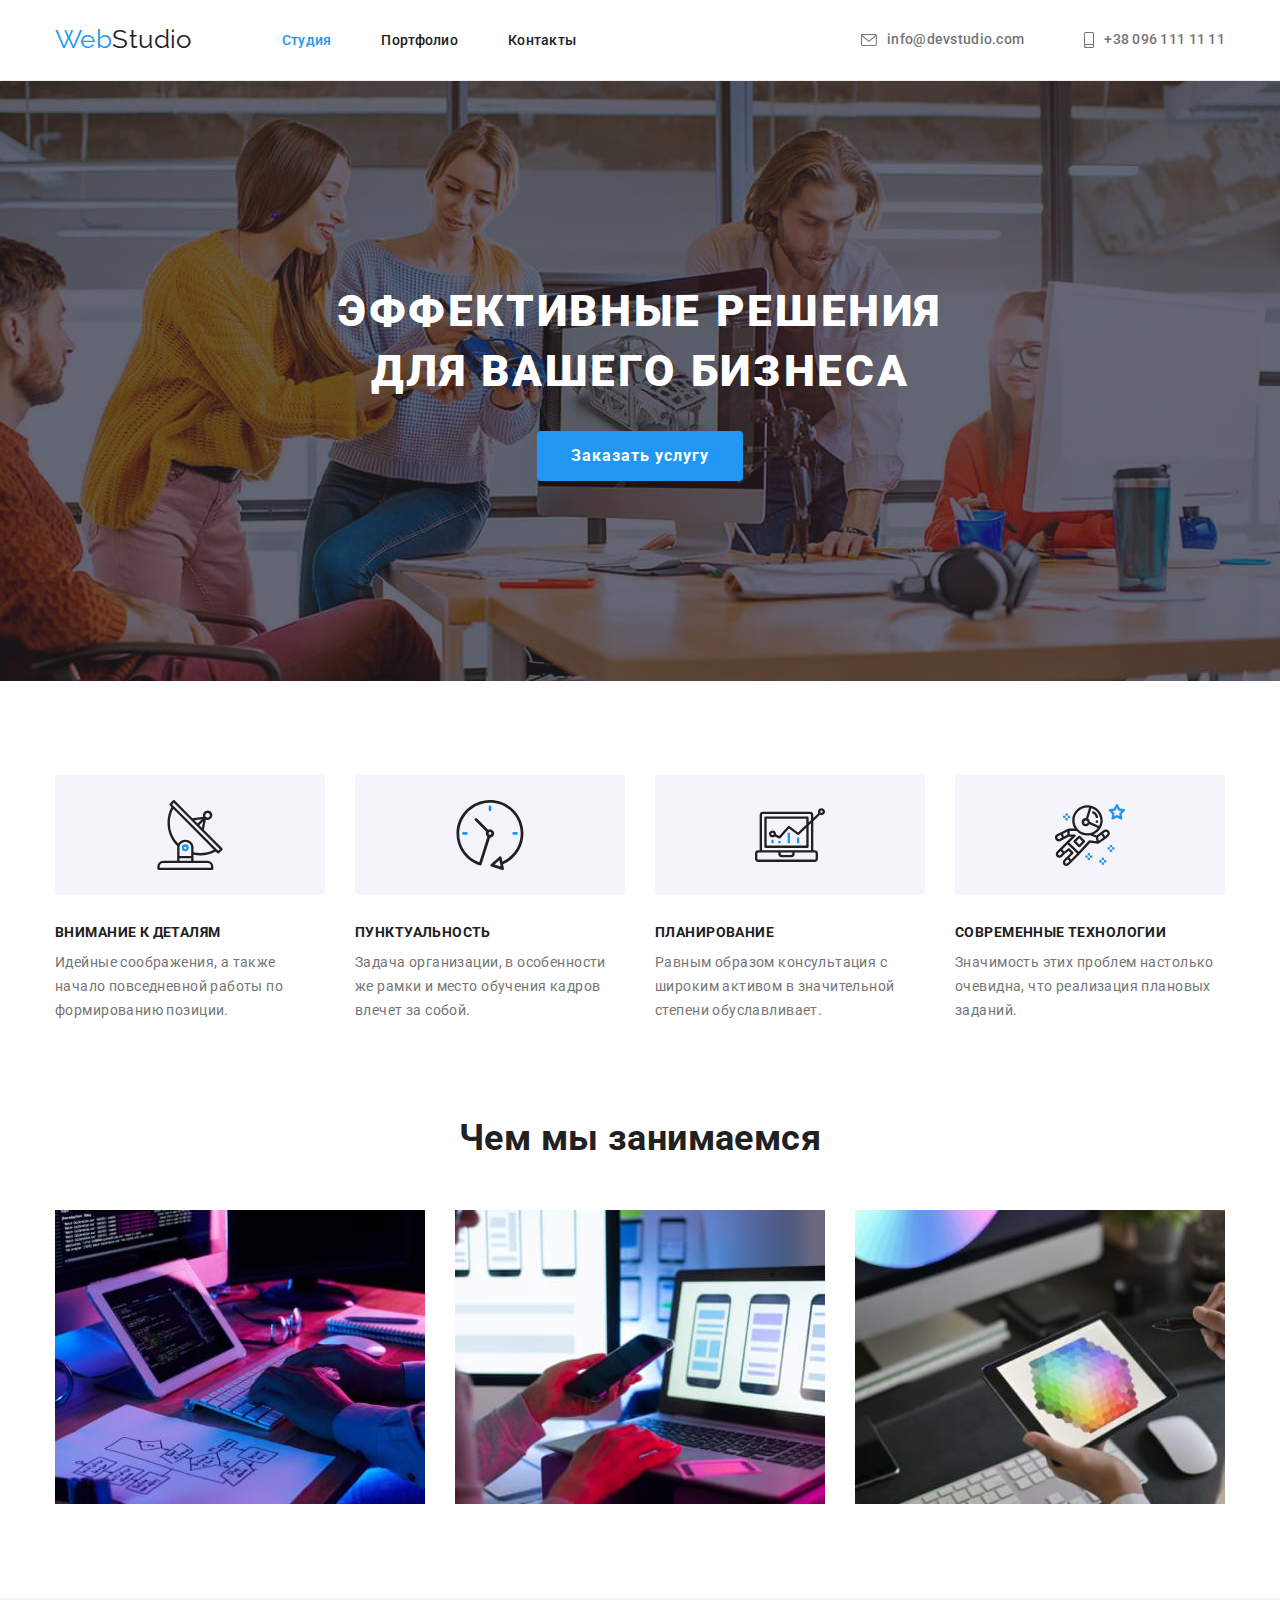
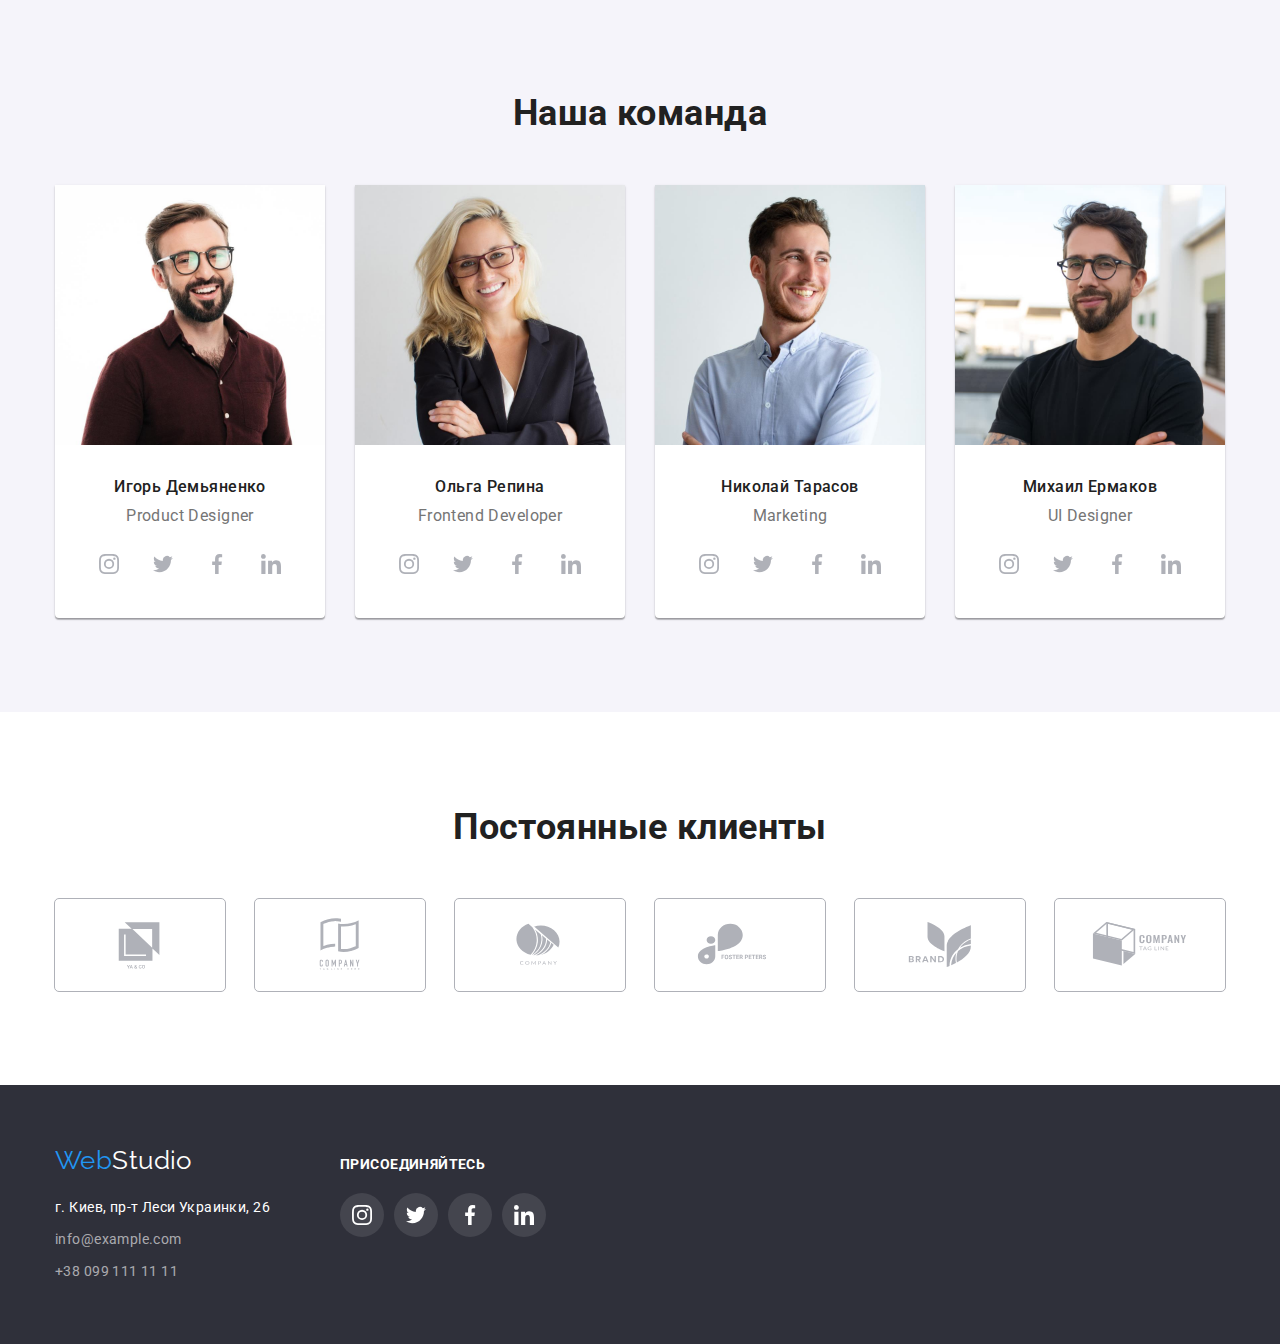
==== commit a4ee5683: "Update index.html" ====
--- a/index.html
+++ b/index.html
@@ -356,7 +356,6 @@
               </div>
             </li>
           </ul>
-          </div>
         </div>
       </section>
 
--- a/css/styles.css
+++ b/css/styles.css
@@ -225,6 +225,7 @@
 .hero{
     padding: 200px 0;
     max-width: 1600px;
+    margin: 0 auto;
     
 
 
@@ -253,7 +254,7 @@
 
     font-weight: 900;
     font-size: 44px;
-    line-height: 1.4;
+    line-height:calc(60/44);
     letter-spacing: 0.06em;
 
     text-align: center;
@@ -265,7 +266,7 @@
     font-family: inherit;
     font-weight: 700;
     font-size: 16px;
-    line-height: 1.9;
+    line-height: calc(30/16);
     letter-spacing: 0.06em;
     cursor: pointer;
 
@@ -273,7 +274,7 @@
     background-color: var(--accent-color);
 
     display: block;
-    padding: 10px 32px;
+    padding: 8px 32px;
     min-width: 200px;
     border-radius: 4px;
     border-color: transparent;
